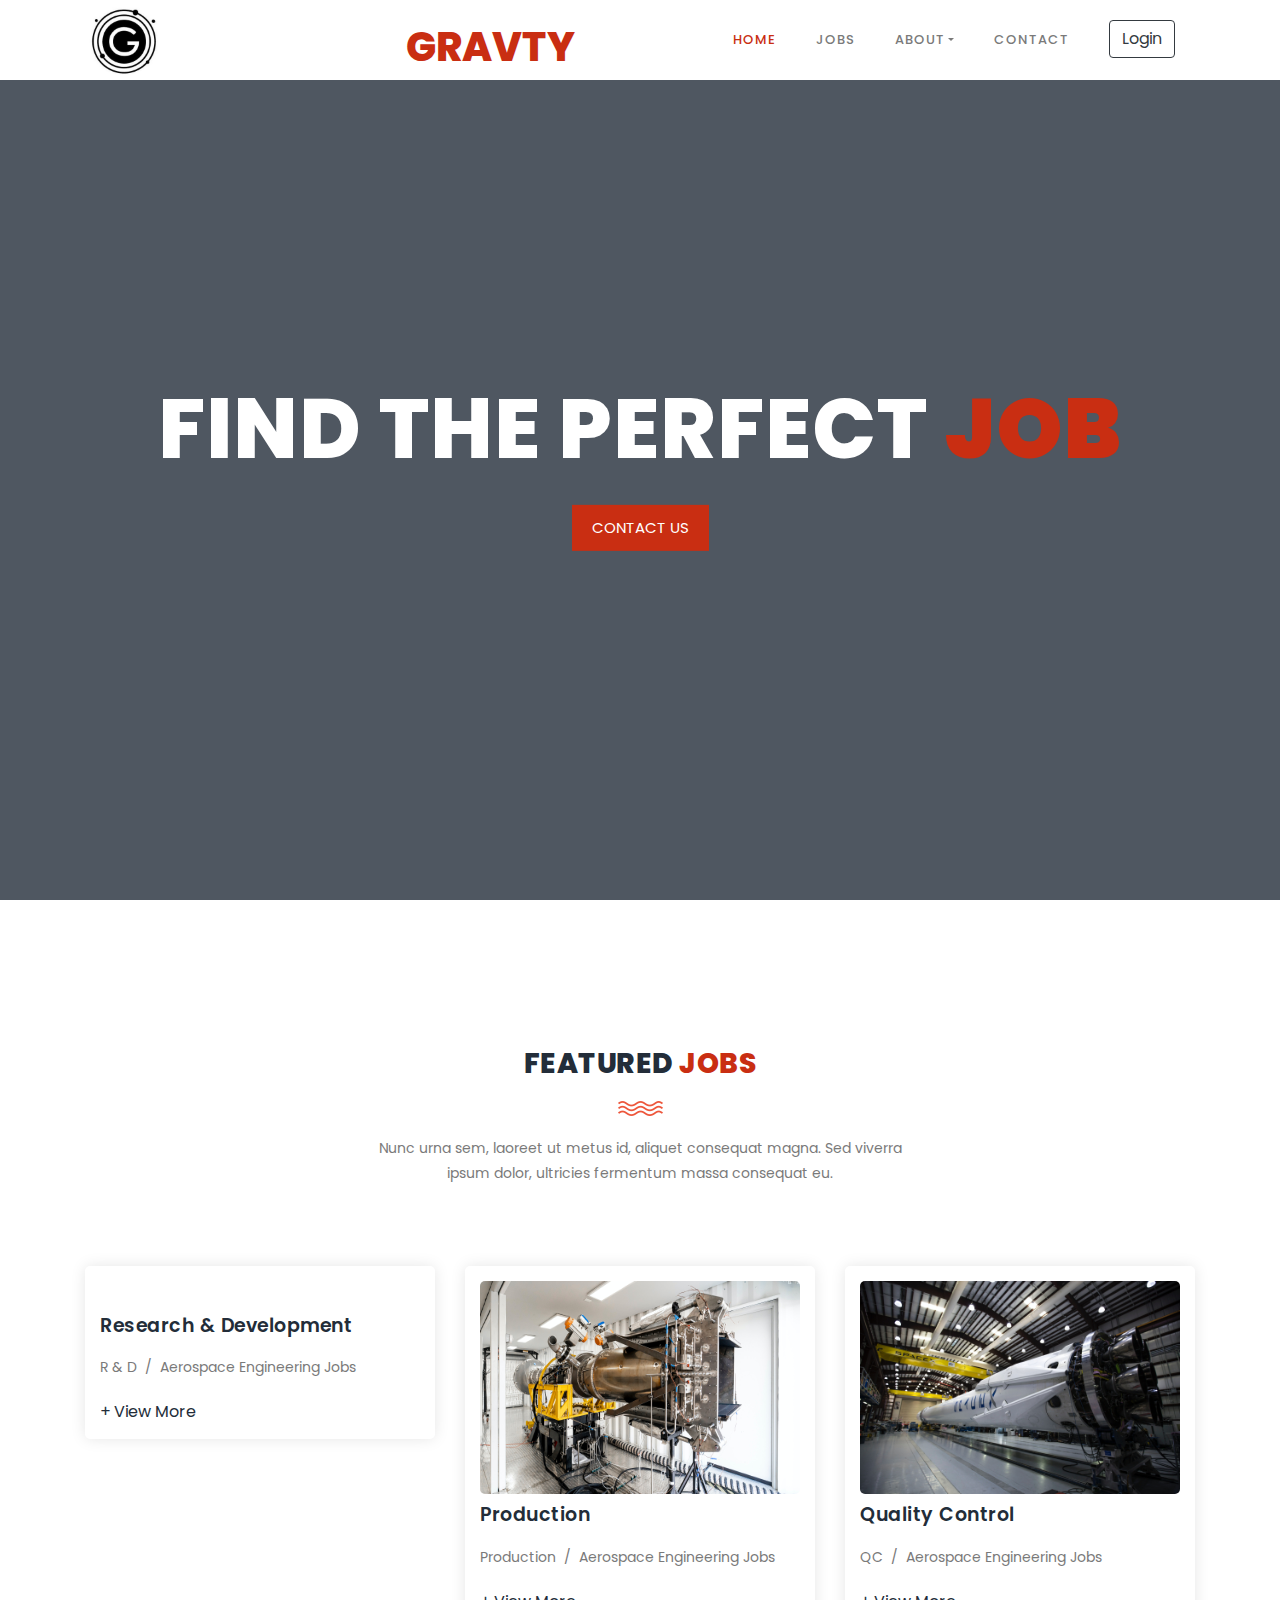
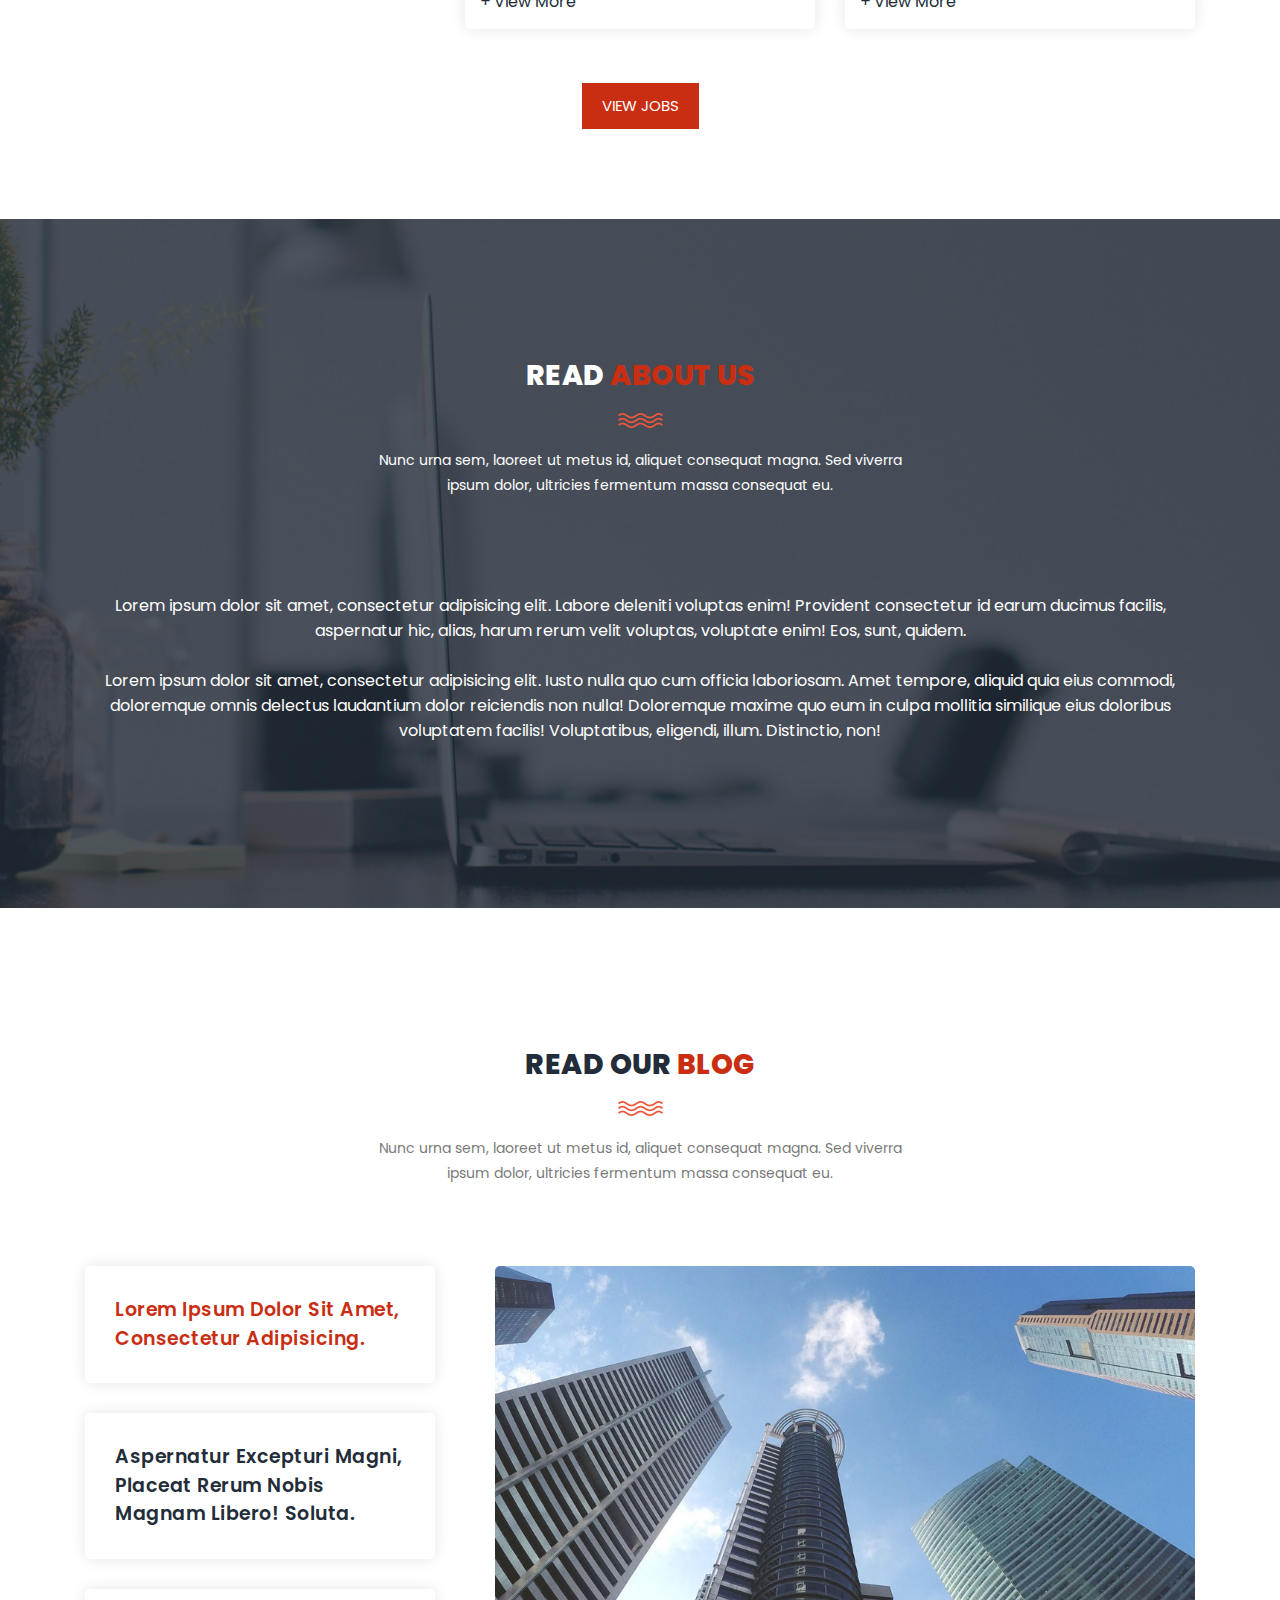
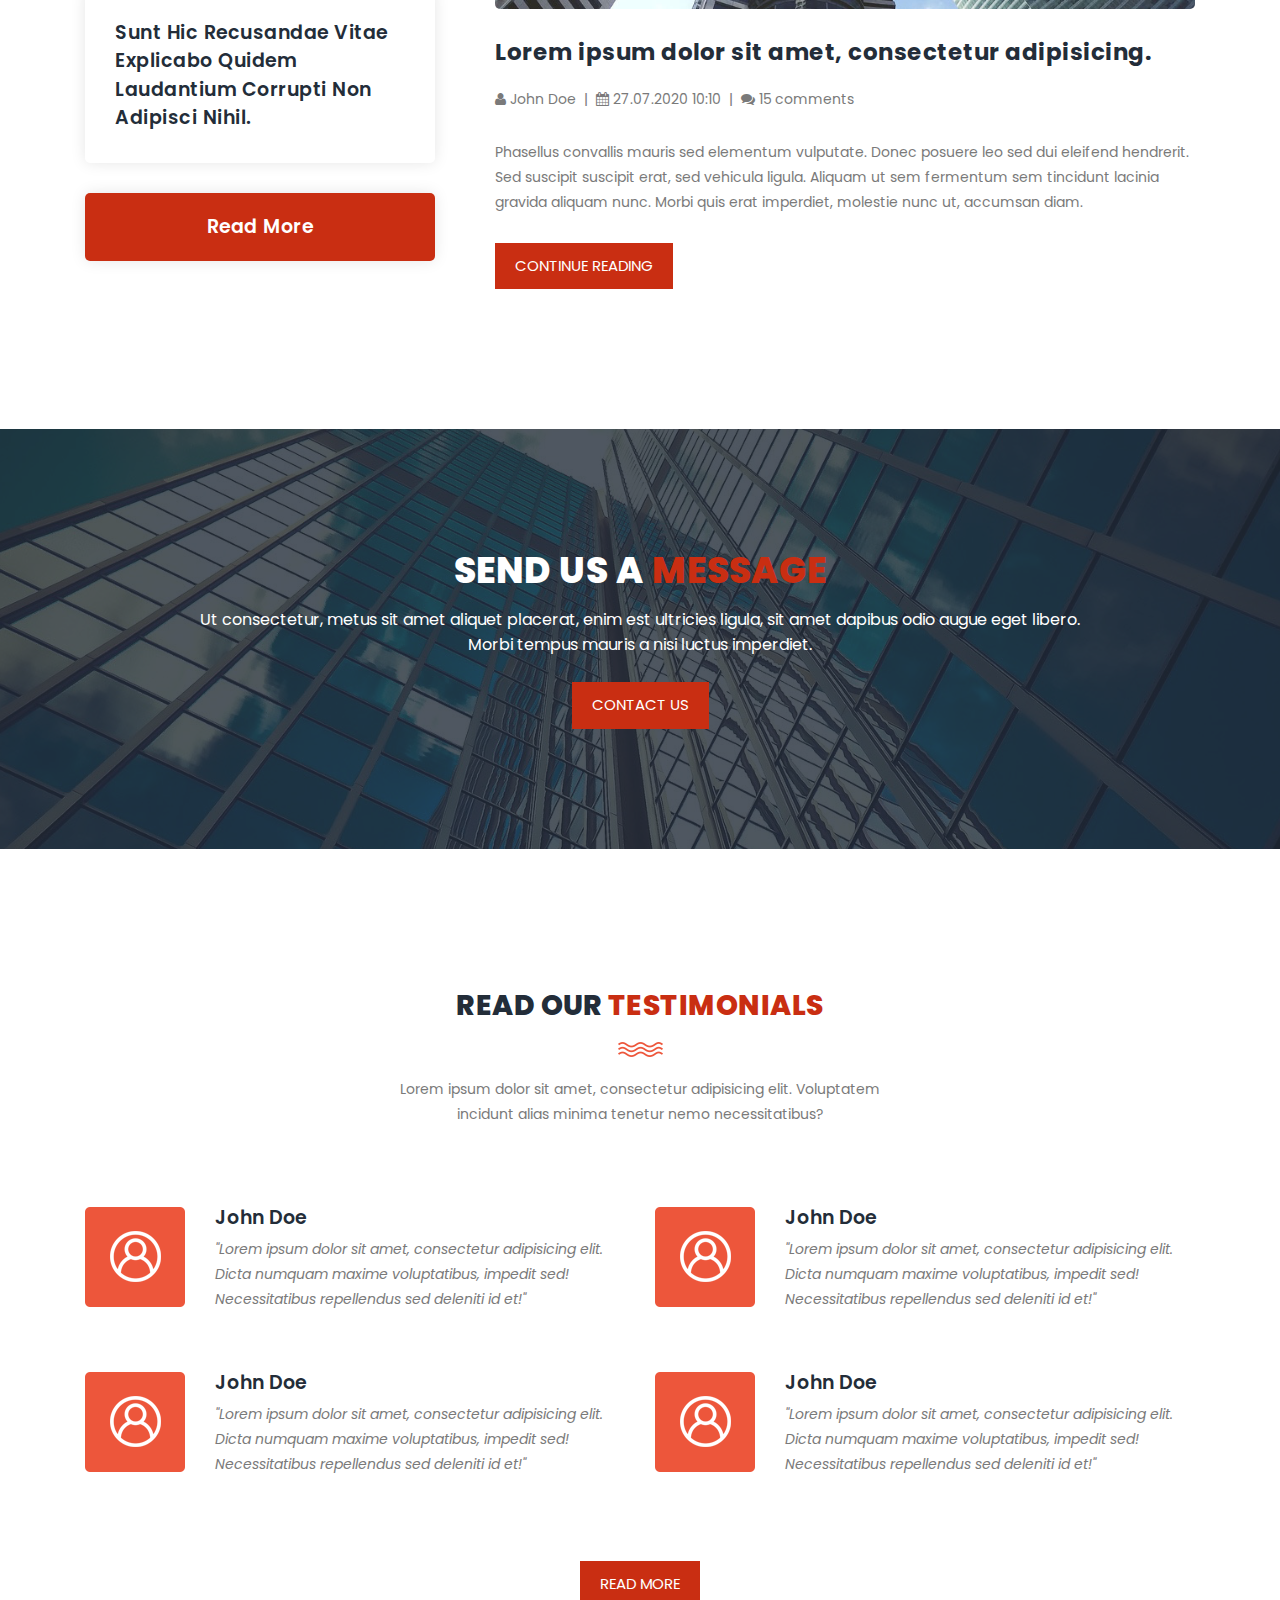
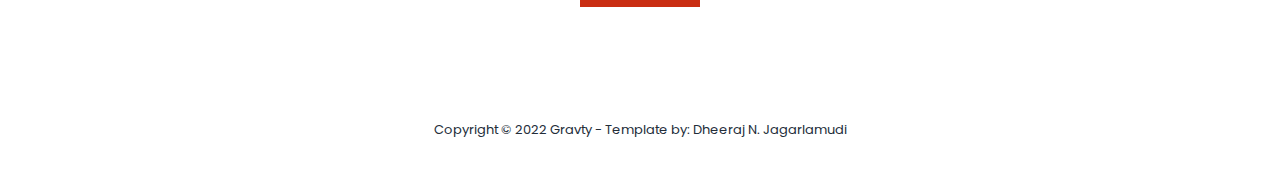
==== index.html @ 5553ed79 "Gravty - index" ====
<!DOCTYPE html>
<html lang="en">

  <head>

    <meta charset="utf-8">
    <meta name="viewport" content="width=device-width, initial-scale=1, shrink-to-fit=no">
    <meta name="description" content="">
    <meta name="author" content="">
    <link href="https://fonts.googleapis.com/css?family=Poppins:100,100i,200,200i,300,300i,400,400i,500,500i,600,600i,700,700i,800,800i,900,900i&display=swap" rel="stylesheet">

    <title>Gravty</title>

    <link rel="stylesheet" type="text/css" href="assets/css/bootstrap.min.css">

    <link rel="stylesheet" type="text/css" href="assets/css/font-awesome.css">

    <link rel="stylesheet" href="assets/css/style.css">

    </head>
    
    <body>
    
    <!-- ***** Preloader Start ***** -->
    <div id="js-preloader" class="js-preloader">
      <div class="preloader-inner">
        <span class="dot"></span>
        <div class="dots">
          <span></span>
          <span></span>
          <span></span>
        </div>
      </div>
    </div>
    <!-- ***** Preloader End ***** -->
    
    
    <!-- ***** Header Area Start ***** -->
    <header class="header-area header-sticky">
        <div class="container">
            <div class="row">
                <div class="col-12">
                    <nav class="main-nav">
                        <!-- ***** Logo Start ***** -->
                        <a class="navbar-brand" href="#"><img id="logo-gravty" src="assets/images/g-logo.png" alt="logo"  height="70"></a>
                        <a href="index.html" class="navbar-brand logo">Gravty</a>
                        <!-- ***** Logo End ***** -->
                        <!-- ***** Menu Start ***** -->
                        <ul class="nav">
                            <li><a href="index.html" class="active">Home</a></li>
                            <li><a href="jobs.html">Jobs</a></li>
                            <li class="dropdown">
                                <a class="dropdown-toggle" data-toggle="dropdown" href="#" role="button" aria-haspopup="true" aria-expanded="false">About</a>
                              
                                <div class="dropdown-menu">
                                    <a class="dropdown-item" href="about.html">About Us</a>
                                    <a class="dropdown-item" href="team.html">Team</a>
                                    <a class="dropdown-item" href="blog.html">Blog</a>
                                    <a class="dropdown-item" href="testimonials.html">Testimonials</a>
                                    <a class="dropdown-item" href="terms.html">Terms</a>
                                </div>
                            </li>
                            <li><a href="contact.html">Contact</a></li> 
                            <li><button type="button" class="nav-item btn btn-outline-dark me-2" data-bs-toggle="offcanvas" data-bs-target="#offcanvasExample" aria-controls="offcanvasExample" >Login</button></li>
                        </ul>        
                        <a class='menu-trigger'>
                            <span>Menu</span>
                        </a>
                        <!-- ***** Menu End ***** -->
                    </nav>
                </div>
            </div>
        </div>
    </header>
    <!-- ***** Header Area End ***** -->







    
    <!-- ***** Main Banner Area Start ***** -->
    <div class="main-banner" id="top">
        <video autoplay muted loop id="bg-video">
            <source src="assets/images/video.mp4" type="video/mp4" />
        </video>

        <div class="video-overlay header-text">
            <div class="caption">
                <!-- <h6>Lorem ipsum dolor sit amet</h6> -->
                <h2>Find the perfect <em>Job</em></h2>
                <div class="main-button">
                    <a href="contact.html">Contact Us</a>
                </div>
            </div>
        </div>
    </div>
    <!-- ***** Main Banner Area End ***** -->

   <!-- ***** Cars Starts ***** -->
    <section class="section" id="trainers">
        <div class="container">
            <div class="row">
                <div class="col-lg-6 offset-lg-3">
                    <div class="section-heading">
                        <h2>Featured <em>Jobs</em></h2>
                        <img src="assets/images/line-dec.png" alt="">
                        <p>Nunc urna sem, laoreet ut metus id, aliquet consequat magna. Sed viverra ipsum dolor, ultricies fermentum massa consequat eu.</p>
                    </div>
                </div>
            </div>
            <div class="row">
                <div class="col-lg-4">
                    <div class="trainer-item">
                        <div class="image-thumb">
                            <img src="assets/images/design.jpg" alt="">
                        </div>
                        <div class="down-content">
                            <!-- <span> <sup>$</sup>70 000 </span> -->

                            <h4>Research & Development</h4>

                            <p>R & D &nbsp;/&nbsp; Aerospace Engineering Jobs</p>

                            <ul class="social-icons">
                                <li><a href="job-details.html">+ View More</a></li>
                            </ul>
                        </div>
                    </div>
                </div>
                <div class="col-lg-4">
                    <div class="trainer-item">
                        <div class="image-thumb">
                            <img id="production-img" src="assets/images/production.jpg" alt="">
                        </div>
                        <div class="down-content">
                            <!-- <span> <sup>$</sup>70 000 </span> -->

                            <h4>Production</h4>

                            <p>Production &nbsp;/&nbsp; Aerospace Engineering Jobs </p>

                            <ul class="social-icons">
                                <li><a href="job-details.html">+ View More</a></li>
                            </ul>
                        </div>
                    </div>
                </div>
                <div class="col-lg-4">
                    <div class="trainer-item">
                        <div class="image-thumb">
                            <img src="assets/images/spacex.jpg" alt="">
                        </div>
                        <div class="down-content">
                            <!-- <span> <sup>$</sup>70 000 </span> -->

                            <h4>Quality Control</h4>

                            <p>QC &nbsp;/&nbsp; Aerospace Engineering Jobs</p>

                            <ul class="social-icons">
                                <li><a href="job-details.html">+ View More</a></li>
                            </ul>
                        </div>
                    </div>
                </div>
            </div>

            <br>

            <div class="main-button text-center">
                <a href="jobs.html">View Jobs</a>
            </div>
        </div>
    </section>
    <!-- ***** Cars Ends ***** -->

    <section class="section section-bg" id="schedule" style="background-image: url(assets/images/about-fullscreen-1-1920x700.jpg)">
        <div class="container">
            <div class="row">
                <div class="col-lg-6 offset-lg-3">
                    <div class="section-heading dark-bg">
                        <h2>Read <em>About Us</em></h2>
                        <img src="assets/images/line-dec.png" alt="">
                        <p>Nunc urna sem, laoreet ut metus id, aliquet consequat magna. Sed viverra ipsum dolor, ultricies fermentum massa consequat eu.</p>
                    </div>
                </div>
            </div>
            <div class="row">
                <div class="col-lg-12">
                    <div class="cta-content text-center">
                        <p>Lorem ipsum dolor sit amet, consectetur adipisicing elit. Labore deleniti voluptas enim! Provident consectetur id earum ducimus facilis, aspernatur hic, alias, harum rerum velit voluptas, voluptate enim! Eos, sunt, quidem.</p>

                        <p>Lorem ipsum dolor sit amet, consectetur adipisicing elit. Iusto nulla quo cum officia laboriosam. Amet tempore, aliquid quia eius commodi, doloremque omnis delectus laudantium dolor reiciendis non nulla! Doloremque maxime quo eum in culpa mollitia similique eius doloribus voluptatem facilis! Voluptatibus, eligendi, illum. Distinctio, non!</p>
                    </div>
                </div>
            </div>
        </div>
    </section>

    <!-- ***** Blog Start ***** -->
    <section class="section" id="our-classes">
        <div class="container">
            <div class="row">
                <div class="col-lg-6 offset-lg-3">
                    <div class="section-heading">
                        <h2>Read our <em>Blog</em></h2>
                        <img src="assets/images/line-dec.png" alt="">
                        <p>Nunc urna sem, laoreet ut metus id, aliquet consequat magna. Sed viverra ipsum dolor, ultricies fermentum massa consequat eu.</p>
                    </div>
                </div>
            </div>
            <div class="row" id="tabs">
              <div class="col-lg-4">
                <ul>
                  <li><a href='#tabs-1'>Lorem ipsum dolor sit amet, consectetur adipisicing.</a></li>
                  <li><a href='#tabs-2'>Aspernatur excepturi magni, placeat rerum nobis magnam libero! Soluta.</a></li>
                  <li><a href='#tabs-3'>Sunt hic recusandae vitae explicabo quidem laudantium corrupti non adipisci nihil.</a></li>
                  <div class="main-rounded-button"><a href="blog.html">Read More</a></div>
                </ul>
              </div>
              <div class="col-lg-8">
                <section class='tabs-content'>
                  <article id='tabs-1'>
                    <img src="assets/images/blog-image-1-940x460.jpg" alt="">
                    <h4>Lorem ipsum dolor sit amet, consectetur adipisicing.</h4>

                    <p><i class="fa fa-user"></i> John Doe &nbsp;|&nbsp; <i class="fa fa-calendar"></i> 27.07.2020 10:10 &nbsp;|&nbsp; <i class="fa fa-comments"></i>  15 comments</p>

                    <p>Phasellus convallis mauris sed elementum vulputate. Donec posuere leo sed dui eleifend hendrerit. Sed suscipit suscipit erat, sed vehicula ligula. Aliquam ut sem fermentum sem tincidunt lacinia gravida aliquam nunc. Morbi quis erat imperdiet, molestie nunc ut, accumsan diam.</p>
                    <div class="main-button">
                        <a href="blog-details.html">Continue Reading</a>
                    </div>
                  </article>
                  <article id='tabs-2'>
                    <img src="assets/images/blog-image-2-940x460.jpg" alt="">
                    <h4>Aspernatur excepturi magni, placeat rerum nobis magnam libero! Soluta.</h4>
                    <p><i class="fa fa-user"></i> John Doe &nbsp;|&nbsp; <i class="fa fa-calendar"></i> 27.07.2020 10:10 &nbsp;|&nbsp; <i class="fa fa-comments"></i>  15 comments</p>
                    <p>Integer dapibus, est vel dapibus mattis, sem mauris luctus leo, ac pulvinar quam tortor a velit. Praesent ultrices erat ante, in ultricies augue ultricies faucibus. Nam tellus nibh, ullamcorper at mattis non, rhoncus sed massa. Cras quis pulvinar eros. Orci varius natoque penatibus et magnis dis parturient montes, nascetur ridiculus mus.</p>
                    <div class="main-button">
                        <a href="blog-details.html">Continue Reading</a>
                    </div>
                  </article>
                  <article id='tabs-3'>
                    <img src="assets/images/blog-image-3-940x460.jpg" alt="">
                    <h4>Sunt hic recusandae vitae explicabo quidem laudantium corrupti non adipisci nihil.</h4>
                    <p><i class="fa fa-user"></i> John Doe &nbsp;|&nbsp; <i class="fa fa-calendar"></i> 27.07.2020 10:10 &nbsp;|&nbsp; <i class="fa fa-comments"></i>  15 comments</p>
                    <p>Fusce laoreet malesuada rhoncus. Donec ultricies diam tortor, id auctor neque posuere sit amet. Aliquam pharetra, augue vel cursus porta, nisi tortor vulputate sapien, id scelerisque felis magna id felis. Proin neque metus, pellentesque pharetra semper vel, accumsan a neque.</p>
                    <div class="main-button">
                        <a href="blog-details.html">Continue Reading</a>
                    </div>
                  </article>
                </section>
              </div>
            </div>
        </div>
    </section>
    <!-- ***** Blog End ***** -->

    <!-- ***** Call to Action Start ***** -->
    <section class="section section-bg" id="call-to-action" style="background-image: url(assets/images/banner-image-1-1920x500.jpg)">
        <div class="container">
            <div class="row">
                <div class="col-lg-10 offset-lg-1">
                    <div class="cta-content">
                        <h2>Send us a <em>message</em></h2>
                        <p>Ut consectetur, metus sit amet aliquet placerat, enim est ultricies ligula, sit amet dapibus odio augue eget libero. Morbi tempus mauris a nisi luctus imperdiet.</p>
                        <div class="main-button">
                            <a href="contact.html">Contact us</a>
                        </div>
                    </div>
                </div>
            </div>
        </div>
    </section>
    <!-- ***** Call to Action End ***** -->

    <!-- ***** Testimonials Item Start ***** -->
    <section class="section" id="features">
        <div class="container">
            <div class="row">
                <div class="col-lg-6 offset-lg-3">
                    <div class="section-heading">
                        <h2>Read our <em>Testimonials</em></h2>
                        <img src="assets/images/line-dec.png" alt="waves">
                        <p>Lorem ipsum dolor sit amet, consectetur adipisicing elit. Voluptatem incidunt alias minima tenetur nemo necessitatibus?</p>
                    </div>
                </div>
                <div class="col-lg-6">
                    <ul class="features-items">
                        <li class="feature-item">
                            <div class="left-icon">
                                <img src="assets/images/features-first-icon.png" alt="First One">
                            </div>
                            <div class="right-content">
                                <h4>John Doe</h4>
                                <p><em>"Lorem ipsum dolor sit amet, consectetur adipisicing elit. Dicta numquam maxime voluptatibus, impedit sed! Necessitatibus repellendus sed deleniti id et!"</em></p>
                            </div>
                        </li>
                        <li class="feature-item">
                            <div class="left-icon">
                                <img src="assets/images/features-first-icon.png" alt="second one">
                            </div>
                            <div class="right-content">
                                <h4>John Doe</h4>
                                <p><em>"Lorem ipsum dolor sit amet, consectetur adipisicing elit. Dicta numquam maxime voluptatibus, impedit sed! Necessitatibus repellendus sed deleniti id et!"</em></p>
                            </div>
                        </li>
                    </ul>
                </div>
                <div class="col-lg-6">
                    <ul class="features-items">
                        <li class="feature-item">
                            <div class="left-icon">
                                <img src="assets/images/features-first-icon.png" alt="fourth muscle">
                            </div>
                            <div class="right-content">
                                <h4>John Doe</h4>
                                <p><em>"Lorem ipsum dolor sit amet, consectetur adipisicing elit. Dicta numquam maxime voluptatibus, impedit sed! Necessitatibus repellendus sed deleniti id et!"</em></p>
                            </div>
                        </li>
                        <li class="feature-item">
                            <div class="left-icon">
                                <img src="assets/images/features-first-icon.png" alt="training fifth">
                            </div>
                            <div class="right-content">
                                <h4>John Doe</h4>
                                <p><em>"Lorem ipsum dolor sit amet, consectetur adipisicing elit. Dicta numquam maxime voluptatibus, impedit sed! Necessitatibus repellendus sed deleniti id et!"</em></p>
                            </div>
                        </li>
                    </ul>
                </div>
            </div>

            <br>

            <div class="main-button text-center">
                <a href="testimonials.html">Read More</a>
            </div>
        </div>
    </section>
    <!-- ***** Testimonials Item End ***** -->
    
    <!-- ***** Footer Start ***** -->
    <footer>
        <div class="container">
            <div class="row">
                <div class="col-lg-12">
                    <p>
                        Copyright © 2022 Gravty
                        - Template by: Dheeraj N. Jagarlamudi
                    </p>
                </div>
            </div>
        </div>
    </footer>

    <!-- jQuery -->
    <script src="assets/js/jquery-2.1.0.min.js"></script>

    <!-- Bootstrap -->
    <script src="assets/js/popper.js"></script>
    <script src="assets/js/bootstrap.min.js"></script>

    <!-- Plugins -->
    <script src="assets/js/scrollreveal.min.js"></script>
    <script src="assets/js/waypoints.min.js"></script>
    <script src="assets/js/jquery.counterup.min.js"></script>
    <script src="assets/js/imgfix.min.js"></script> 
    <script src="assets/js/mixitup.js"></script> 
    <script src="assets/js/accordions.js"></script>
    
    <!-- Global Init -->
    <script src="assets/js/custom.js"></script>

  </body>
</html>
---- assets/css/style.css ----
@import url("https://fonts.googleapis.com/css?family=Poppins:100,100i,200,200i,300,300i,400,400i,500,500i,600,600i,700,700i,800,800i,900,900i");

html, body, div, span, applet, object, iframe, h1, h2, h3, h4, h5, h6, p, blockquote, div
pre, a, abbr, acronym, address, big, cite, code, del, dfn, em, font, img, ins, kbd, q,
s, samp, small, strike, strong, sub, sup, tt, var, b, u, i, center, dl, dt, dd, ol, ul, li,
figure, header, nav, section, article, aside, footer, figcaption {
  margin: 0;
  padding: 0;
  border: 0;
  outline: 0;
}

.clearfix:after {
  content: ".";
  display: block;
  clear: both;
  visibility: hidden;
  line-height: 0;
  height: 0;
}

.clearfix {
  display: inline-block;
}

html[xmlns] .clearfix {
  display: block;
}

* html .clearfix {
  height: 1%;
}

ul, li {
  padding: 0;
  margin: 0;
  list-style: none;
}

header, nav, section, article, aside, footer, hgroup {
  display: block;
}

* {
  box-sizing: border-box;
}

html, body {
  font-family: 'Poppins', sans-serif;
  font-weight: 400;
  background-color: #fff;
  font-size: 16px;
  -ms-text-size-adjust: 100%;
  -webkit-font-smoothing: antialiased;
  -moz-osx-font-smoothing: grayscale;
}

a {
  text-decoration: none !important;
}

h1, h2, h3, h4, h5, h6 {
  margin-top: 0px;
  margin-bottom: 0px;
}

ul {
  margin-bottom: 0px;
}

p {
  font-size: 14px;
  line-height: 25px;
  color: #7a7a7a;
}

/* 
---------------------------------------------
global styles
--------------------------------------------- 
*/
html,
body {
  background: #fff;
  font-family: 'Poppins', sans-serif;
}

::selection {
  background: #c92e12;
  color: #fff;
}

::-moz-selection {
  background: #c92e12;
  color: #fff;
}

@media (max-width: 991px) {
  html, body {
    overflow-x: hidden;
  }
  .mobile-top-fix {
    margin-top: 30px;
    margin-bottom: 0px;
  }
  .mobile-bottom-fix {
    margin-bottom: 30px;
  }
  .mobile-bottom-fix-big {
    margin-bottom: 60px;
  }
}

.section-heading {
  text-align: center;
  margin-top: 140px;
  margin-bottom: 80px;
}

.section-heading h2 {
  font-size: 28px;
  font-weight: 800;
  color: #232d39;
  text-transform: uppercase;
  letter-spacing: 0.5px;
  margin-top: 0px;
  margin-bottom: 0px;
}

.section-heading h2 em {
  font-style: normal;
  color: #c92e12;
}

.section-heading img {
  margin: 20px auto;
}

.dark-bg h2 {
  color: #fff;
}

.dark-bg p {
  color: #fff;
}

.main-button a {
  display: inline-block;
  font-size: 15px;
  padding: 12px 20px;
  background-color: #c92e12;
  color: #fff;
  text-align: center;
  font-weight: 400;
  text-transform: uppercase;
  transition: all .3s;
}

.main-button a:hover {
  background-color: #f9735b;
  color: #fff;
}


/* 
---------------------------------------------
header
--------------------------------------------- 
*/

.background-header {
  background: rgba(250,250,250,0.99) !important;
  height: 80px!important;
  position: fixed!important;
  top: 0px;
  left: 0px;
  right: 0px;
  box-shadow: 0px 0px 10px rgba(0,0,0,0.15)!important;
}

.background-header .logo,
.background-header .main-nav .nav li a {
  color: #232d39!important;
}

.background-header .main-nav .nav li:hover > a {
  color: #c92e12!important;
}

.background-header .nav li a.active {
  color: #c92e12!important;
}

.header-area {
  position: absolute;
  top: 0px;
  left: 0px;
  right: 0px;
  z-index: 100;
  height: 80px;
  /* background: rgba(250,250,250,0.1); */
  background: white;
  -webkit-transition: all .5s ease 0s;
  -moz-transition: all .5s ease 0s;
  -o-transition: all .5s ease 0s;
  transition: all .5s ease 0s;
}

.header-area .main-nav {
  min-height: 80px;
  background: transparent;
}

.header-area .main-nav .logo {
  /* line-height: 30px; */
  color:  #c92e12;
  font-size: 40px;
  font-weight: 800;
  text-transform: uppercase;
  /* float:inline-start; */
  margin-left: 20%;
 position: absolute;
 top: 12px;
  
  

  
  /* -webkit-transition: all 0.3s ease 0s;
  -moz-transition: all 0.3s ease 0s;
  -o-transition: all 0.3s ease 0s;
  transition: all 0.3s ease 0s; */
}

.header-area .main-nav .logo em {
  font-style: normal;
  color: #c92e12;
  font-weight: 900;
}

.header-area .main-nav .nav {
  float: right;
  margin-top: 27px;
  margin-right: 0px;
  background-color: transparent;
  -webkit-transition: all 0.3s ease 0s;
  -moz-transition: all 0.3s ease 0s;
  -o-transition: all 0.3s ease 0s;
  transition: all 0.3s ease 0s;
  position: relative;
  z-index: 999;
}

.header-area .main-nav .nav li {
  padding-left: 20px;
  padding-right: 20px;
}

.header-area .main-nav .nav li a {
  display: block;
  font-weight: 500;
  font-size: 13px;
  color: #7a7a7a;
  text-transform: uppercase;
  -webkit-transition: all 0.3s ease 0s;
  -moz-transition: all 0.3s ease 0s;
  -o-transition: all 0.3s ease 0s;
  transition: all 0.3s ease 0s;
  height: 40px;
  line-height: 40px;
  border: transparent;
  letter-spacing: 1px;
}

/* .header-area .main-nav .nav li a {
  color: #fff;
} */

.header-area .main-nav .nav li:hover > a,
.header-area .main-nav .nav li > a.active {
  color: #c92e12!important;
  opacity: 1;
}

.background-header .main-nav .nav li:hover > a,
.background-header .main-nav .nav li > a.active {
  color: #c92e12!important;
  opacity: 1;
}

.header-area .main-nav .menu-trigger {
  cursor: pointer;
  display: block;
  position: absolute;
  top: 23px;
  width: 32px;
  height: 40px;
  text-indent: -9999em;
  z-index: 99;
  right: 40px;
  display: none;
}

.header-area .main-nav .menu-trigger span,
.header-area .main-nav .menu-trigger span:before,
.header-area .main-nav .menu-trigger span:after {
  -moz-transition: all 0.4s;
  -o-transition: all 0.4s;
  -webkit-transition: all 0.4s;
  transition: all 0.4s;
  background-color: #1e1e1e;
  display: block;
  position: absolute;
  width: 30px;
  height: 2px;
  left: 0;
}

.background-header .main-nav .menu-trigger span,
.background-header .main-nav .menu-trigger span:before,
.background-header .main-nav .menu-trigger span:after {
  background-color: #1e1e1e;
}

.header-area .main-nav .menu-trigger span:before,
.header-area .main-nav .menu-trigger span:after {
  -moz-transition: all 0.4s;
  -o-transition: all 0.4s;
  -webkit-transition: all 0.4s;
  transition: all 0.4s;
  background-color: #1e1e1e;
  display: block;
  position: absolute;
  width: 30px;
  height: 2px;
  left: 0;
  width: 75%;
}

.background-header .main-nav .menu-trigger span:before,
.background-header .main-nav .menu-trigger span:after {
  background-color: #1e1e1e;
}

.header-area .main-nav .menu-trigger span:before,
.header-area .main-nav .menu-trigger span:after {
  content: "";
}

.header-area .main-nav .menu-trigger span {
  top: 16px;
}

.header-area .main-nav .menu-trigger span:before {
  -moz-transform-origin: 33% 100%;
  -ms-transform-origin: 33% 100%;
  -webkit-transform-origin: 33% 100%;
  transform-origin: 33% 100%;
  top: -10px;
  z-index: 10;
}

.header-area .main-nav .menu-trigger span:after {
  -moz-transform-origin: 33% 0;
  -ms-transform-origin: 33% 0;
  -webkit-transform-origin: 33% 0;
  transform-origin: 33% 0;
  top: 10px;
}

.header-area .main-nav .menu-trigger.active span,
.header-area .main-nav .menu-trigger.active span:before,
.header-area .main-nav .menu-trigger.active span:after {
  background-color: transparent;
  width: 100%;
}

.header-area .main-nav .menu-trigger.active span:before {
  -moz-transform: translateY(6px) translateX(1px) rotate(45deg);
  -ms-transform: translateY(6px) translateX(1px) rotate(45deg);
  -webkit-transform: translateY(6px) translateX(1px) rotate(45deg);
  transform: translateY(6px) translateX(1px) rotate(45deg);
  background-color: #1e1e1e;
}

.background-header .main-nav .menu-trigger.active span:before {
  background-color: #1e1e1e;
}

.header-area .main-nav .menu-trigger.active span:after {
  -moz-transform: translateY(-6px) translateX(1px) rotate(-45deg);
  -ms-transform: translateY(-6px) translateX(1px) rotate(-45deg);
  -webkit-transform: translateY(-6px) translateX(1px) rotate(-45deg);
  transform: translateY(-6px) translateX(1px) rotate(-45deg);
  background-color: #1e1e1e;
}

.background-header .main-nav .menu-trigger.active span:after {
  background-color: #1e1e1e;
}

.header-area.header-sticky {
  min-height: 80px;
}

.header-area.header-sticky .nav {
  margin-top: 20px !important;
}

.header-area.header-sticky .nav li a.active {
  color: #c92e12;
}

@media (max-width: 1200px) {
  .header-area .main-nav .nav li {
    padding-left: 12px;
    padding-right: 12px;
  }
  .header-area .main-nav:before {
    display: none;
  }
}

@media (max-width: 767px) {
  .header-area .main-nav .logo {
    color: #1e1e1e;
  }
  .header-area.header-sticky .nav li a:hover,
  .header-area.header-sticky .nav li a.active {
    color: #c92e12!important;
    opacity: 1;
  }
  .header-area {
    background-color: #f7f7f7;
    padding: 0px 15px;
    height: 80px;
    box-shadow: none;
    text-align: center;
  }
  .header-area .container {
    padding: 0px;
  }
  .header-area .logo {
    margin-left: 30px;
  }
  .header-area .menu-trigger {
    display: block !important;
  }
  .header-area .main-nav {
    overflow: hidden;
  }
  .header-area .main-nav .nav {
    float: none;
    width: 100%;
    display: none;
    -webkit-transition: all 0s ease 0s;
    -moz-transition: all 0s ease 0s;
    -o-transition: all 0s ease 0s;
    transition: all 0s ease 0s;
    margin-left: 0px;
  }
  .header-area .main-nav .nav li:first-child {
    border-top: 1px solid #eee;
  }
  .header-area .main-nav .nav li:last-child {
    width: 100%;
    background-color: #c92e12;
    color: #fff;
  }

  .header-area.header-sticky .nav {
    margin-top: 80px !important;
  }
  .header-area .main-nav .nav li {
    width: 100%;
    background: #fff;
    border-bottom: 1px solid #eee;
    padding-left: 0px !important;
    padding-right: 0px !important;
  }
  .header-area .main-nav .nav li a {
    height: 50px !important;
    line-height: 50px !important;
    padding: 0px !important;
    border: none !important;
    background: #f7f7f7 !important;
    color: #232d39 !important;
  }
  .header-area .main-nav .nav li a:hover {
    background: #eee !important;
    color: #c92e12!important;
  }
  .header-area .main-nav .nav li.submenu ul {
    position: relative;
    visibility: inherit;
    opacity: 1;
    z-index: 1;
    transform: translateY(0%);
    transition-delay: 0s, 0s, 0.3s;
    top: 0px;
    width: 100%;
    box-shadow: none;
    height: 0px;
  }
  .header-area .main-nav .nav li.submenu ul li a {
    font-size: 12px;
    font-weight: 400;
  }
  .header-area .main-nav .nav li.submenu ul li a:hover:before {
    width: 0px;
  }
  .header-area .main-nav .nav li.submenu ul.active {
    height: auto !important;
  }
  .header-area .main-nav .nav li.submenu:after {
    color: #3B566E;
    right: 25px;
    font-size: 14px;
    top: 15px;
  }
  .header-area .main-nav .nav li.submenu:hover ul, .header-area .main-nav .nav li.submenu:focus ul {
    height: 0px;
  }

  /* #logo-gravty{
    display: none;
  } */

  /* .logo{

  } */
}

@media (min-width: 767px) {
  .header-area .main-nav .nav {
    display: flex !important;

  }

  /* #logo-gravty{
    display: none;
  } */

  /* #logo{
    text-align: center;
  } */
}


/* 
---------------------------------------------
banner
--------------------------------------------- 
*/

.main-banner {
  position: relative;
}

#bg-video {
    min-width: 100%;
    min-height: 100vh;
    max-width: 100%;
    max-height: 100vh;
    object-fit: cover;
    z-index: -1;
}

#bg-video::-webkit-media-controls {
    display: none !important;
}

.video-overlay {
    position: absolute;
    background-color: rgba(35,45,57,0.8);
    top: 0;
    left: 0;
    bottom: 7px;
    width: 100%;
}

.main-banner .caption {
  text-align: center;
  position: absolute;
  width: 80%;
  left: 50%;
  top: 50%;
  transform: translate(-50%,-50%);
}

.main-banner .caption h6 {
  margin-top: 0px;
  font-size: 18px;
  text-transform: uppercase;
  font-weight: 800;
  color: #fff;
  letter-spacing: 0.5px;
}

.main-banner .caption h2 {
  margin-top: 30px;
  margin-bottom: 25px;
  font-size: 84px;
  text-transform: uppercase;
  font-weight: 800;
  color: #fff;
  letter-spacing: 1px;
}

.main-banner .caption h2 em {
  font-style: normal;
  color: #c92e12;
  font-weight: 900;
}


/*
---------------------------------------------
features
---------------------------------------------
*/

#features {
  margin-bottom: 80px;
}

.feature-item {
  display: inline-block;
  margin-bottom: 60px;
}

.feature-item .left-icon img {
  float: left;
  margin-right: 30px;
}

.feature-item .right-content {
  display: inline;
}

.feature-item .right-content h4 {
  margin-top: 0px;
  margin-bottom:  7px;
  letter-spacing: 0.25px;
  color: #232d39;
  font-size: 19px;
  font-weight: 600;
  text-transform: capitalize;
}

.feature-item .right-content a.text-button {
  margin-top: 7px;
  display: inline-block;
  font-size: 13px;
  text-transform: uppercase;
  color: #c92e12;
  font-weight: 500;
}

/*
---------------------------------------------
subscribe
---------------------------------------------
*/

#call-to-action {
  padding: 120px 0px;
  background-image: url(../images/cta-bg.jpg);
  background-position: center center;
  background-repeat: no-repeat;
  background-size: cover;
  text-align: center;
}

.cta-content h2 {
  font-size: 36px;
  text-transform: uppercase;
  font-weight: 800;
  color: #fff;
  letter-spacing: 1px;
}

.cta-content h2 em {
  font-style: normal;
  color: #c92e12;
}

.cta-content p {
  font-size: 16px;
  color: #fff;
  margin: 15px 0px 25px 0px;
}



/*
--------------------------------------------
Our Classes
--------------------------------------------
*/

#our-classes {
  margin-bottom: 140px;
}

#tabs ul {
  margin: 0;
  padding: 0;
}
#tabs ul li {
  margin-bottom: 30px;
  display: inline-block;
  width: 100%;
}
#tabs ul li:last-child {
  margin-bottom: 0px;
}
#tabs ul li a {
  text-transform: capitalize;
  width: 100%;
  padding: 30px 30px;
  display: inline-block;
  background-color: #fff;
  box-shadow: 0px 0px 15px rgba(0,0,0,0.1);
  border-radius: 5px;
  font-size: 19px;
  color: #232d39;
  letter-spacing: 0.5px;
  font-weight: 600;
  transition: all 0.3s;
}
#tabs .main-rounded-button a {
  text-align: center;
  padding: 20px 30px;
  width: 100%;
  border-radius: 5px;
  display: inline-block;
  box-shadow: 0px 0px 15px rgba(0,0,0,0.1);
  color: #fff;
  font-size: 19px;
  letter-spacing: 0.5px;
  font-weight: 600;
  background-color: #c92e12;
}
#tabs .main-rounded-button a:hover {
  background-color: #f9735b;
}
#tabs ul li a .fa {
  font-size: 32px;
  height: 32px;
  color: #c92e12;
  margin-right: 15px;
  display: inline-block;
}
#tabs ul .ui-tabs-active span {
  background: #faf5b2;
  border: #faf5b2;
  line-height: 90px;
  border-bottom: none;
}
#tabs ul .ui-tabs-active a {
  color: #c92e12;
}
#tabs ul .ui-tabs-active span {
  color: #1e1e1e;
}
.tabs-content {
  margin-left: 30px;
  text-align: left;
  display: inline-block;
  transition: all 0.3s;
}
.tabs-content img {
  max-width: 100%;
  overflow: hidden;
  border-radius: 5px;
}
.tabs-content h4 {
  font-size: 23px;
  font-weight: 700;
  color: #232d39;
  letter-spacing: 0.5px;
  margin-bottom: 20px;
  margin-top: 30px;
}
.tabs-content p {
  font-size: 14px;
  color: #7a7a7a;
  margin-bottom: 28px;
}


/* 
---------------------------------------------
schedule
--------------------------------------------- 
*/

.section-bg {
  background-position: center center;
  background-repeat: no-repeat;
  background-size: cover;
  position: relative;
}

.section-bg:before {
  content:'';
  position: absolute;
  top: 0;
  left: 0;
  width: 100%;
  height: 100%;
  background-color: rgba(35,45,57,0.8);
}

.section-bg > form,
.section-bg .container {
  position: relative;
  z-index: 2
}

#schedule {
  padding: 0px 0px 140px 0px;
}

#schedule table {
  width: 100%;
  text-align: center;
  border: 1px solid #fff;
}

#schedule table tbody {
  border-top: 1px solid #fff; 
}

#schedule table tbody tr {
  border-bottom: 1px solid #fff;
}

#schedule table tbody tr td {
  border-right: 1px solid #fff;
  height: 100px;
}

#schedule table tr td {
  color: #fff;
  font-size: 13px;
  text-transform: capitalize;
  font-weight: 500;
  letter-spacing: 0.25px;
}

.schedule-table.filtering .ts-item {
    opacity: 0;
    transition: all 0.5s;
}

.schedule-table.filtering .ts-item.show {
    opacity: 1;
    transition: all 0.5s;
}

#schedule .filters {
  margin-bottom: 40px;
}
#schedule .filters ul {
  padding: 0;
  text-align: center;
}
#schedule .filters ul li {
  list-style: none;
  display: inline;
  cursor: pointer;
  position: relative;
  margin-right: 10px;
  font-size: 15px;
  font-weight: 500;
  color: #fff;
  text-transform: capitalize;
  -webkit-transition: all 0.3s ease-in-out;
  -moz-transition: all 0.3s ease-in-out;
  -o-transition: all 0.3s ease-in-out;
  -ms-transition: all 0.3s ease-in-out;
  transition: all 0.3s ease-in-out;
}
#schedule .filters ul li:after {
  content: "/";
  margin-left: 10px;
  color: #fff;
}
#schedule .filters ul li:last-child {
  margin-right: 0px;
}
#schedule .filters ul li:last-child::after {
  display: none;
}
#schedule .filters ul li.active,
#schedule .filters ul li:hover {
  color: #c92e12;
}
#schedule .filters-content {
  margin-top: 50px;
}
#schedule .filters-content .show {
  opacity: 1;
  visibility: visible;
  transition: all 350ms;
}
#schedule .filters-content .hide {
  opacity: 0;
  visibility: hidden;
  transition: all 350ms;
}


/* 
---------------------------------------------
trainers
--------------------------------------------- 
*/

#trainers { 
  padding-bottom: 90px; 
}

#trainers .trainer-item {
  background-color: #fff;
  border-radius: 5px;
  box-shadow: 0px 0px 15px rgba(0,0,0,0.1);
  padding: 15px;
  margin-bottom: 30px;
}

#trainers .trainer-item img {
  width: 100%;
  border-radius: 5px;
}

#trainers .trainer-item span {
  font-size: 13px;
  font-weight: 500;
  color: #c92e12;
  display: inline-block;
  margin-top: 25px;
  margin-bottom: 10px;
}

#trainers .trainer-item h4 {
  font-size: 19px;
  font-weight: 600;
  color: #232d39;
  letter-spacing: 0.5px;
  margin-bottom: 18px;
}

#trainers .trainer-item p {
  margin-bottom: 20px;
}

ul.social-icons li {
  display: inline-block;
  margin-right: 12px;
}

ul.social-icons li:last-child {
  margin-right: 0px;
}

ul.social-icons li a {
  color: #232d39;
  transition: all .3s;
}

ul.social-icons li a:hover {
  color: #c92e12;
}


/* 
---------------------------------------------
contact
--------------------------------------------- 
*/

#contact-us {
  margin-top: 140px;
}

#contact-us .container-fluid .col-lg-6 {
  padding: 0px;
}

#contact-us .contact-form {
  padding: 80px;
  background-image: url(../images/contact-bg.jpg);
  background-position: center center;
  background-repeat: no-repeat;
  background-size: cover;
}

#contact-us .contact-form #contact {
  background-color: #fff;
  padding: 40px;
  border-radius: 5px;
}

.contact-form select,
.contact-form input,
.contact-form textarea {
  color: #7a7a7a;
  font-size: 13px;
  border: 1px solid #ddd;
  background-color: #fff;
  width: 100%;
  height: 40px;
  outline: none;
  line-height: 40px;
  padding: 0px 10px;
  -webkit-appearance: none;
  -moz-appearance: none;
  appearance: none;
  margin-bottom: 30px;
}

.contact-form textarea {
  height: 150px;
  resize: none;
}

.contact-form ::-webkit-input-placeholder { /* Edge */
  color: #7a7a7a;
}

.contact-form :-ms-input-placeholder { /* Internet Explorer 10-11 */
  color: #7a7a7a;
}

.contact-form ::placeholder {
  color: #7a7a7a;
}

.contact-form button {
  display: inline-block;
  font-size: 13px;
  padding: 11px 17px;
  background-color: #c92e12;
  color: #fff;
  text-align: center;
  font-weight: 400;
  text-transform: uppercase;
  transition: all .3s;
  border: none;
  outline: none;
  margin-top: -8px;
}

.contact-form button:hover {
  background-color: #f9735b;
}




/* 
---------------------------------------------
footer
--------------------------------------------- 
*/
footer {
  text-align: center;
  padding: 30px 0px;
}

footer p {
  color: #232d39;
  font-size: 13px;
}

footer p a {
  cursor: pointer;
  color: #c92e12;
}

footer p a:hover {
  color: #c92e12;
}



/* 
---------------------------------------------
preloader
--------------------------------------------- 
*/

.js-preloader {
    position: fixed;
    top: 0;
    left: 0;
    right: 0;
    bottom: 0;
    background-color: #232d39;
    display: -webkit-box;
    display: flex;
    -webkit-box-align: center;
    align-items: center;
    -webkit-box-pack: center;
    justify-content: center;
    opacity: 1;
    visibility: visible;
    z-index: 9999;
    -webkit-transition: opacity 0.25s ease;
    transition: opacity 0.25s ease;
}

.js-preloader.loaded {
    opacity: 0;
    visibility: hidden;
    pointer-events: none;
}

@-webkit-keyframes dot {
    50% {
        -webkit-transform: translateX(96px);
        transform: translateX(96px);
    }
}

@keyframes dot {
    50% {
        -webkit-transform: translateX(96px);
        transform: translateX(96px);
    }
}

@-webkit-keyframes dots {
    50% {
        -webkit-transform: translateX(-31px);
        transform: translateX(-31px);
    }
}

@keyframes dots {
    50% {
        -webkit-transform: translateX(-31px);
        transform: translateX(-31px);
    }
}

.preloader-inner {
    position: relative;
    width: 142px;
    height: 40px;
    background: #232d39;
}

.preloader-inner .dot {
    position: absolute;
    width: 16px;
    height: 16px;
    top: 12px;
    left: 15px;
    background: #fff;
    border-radius: 50%;
    -webkit-transform: translateX(0);
    transform: translateX(0);
    -webkit-animation: dot 2.8s infinite;
    animation: dot 2.8s infinite;
}

.preloader-inner .dots {
    -webkit-transform: translateX(0);
    transform: translateX(0);
    margin-top: 12px;
    margin-left: 31px;
    -webkit-animation: dots 2.8s infinite;
    animation: dots 2.8s infinite;
}

.preloader-inner .dots span {
    display: block;
    float: left;
    width: 16px;
    height: 16px;
    margin-left: 16px;
    background: #fff;
    border-radius: 50%;
}


/* 
---------------------------------------------
responsive
--------------------------------------------- 
*/


@media (max-width: 992px) {

  .main-banner .caption h2 {
    font-size: 64px;
  }
  #features {
    margin-bottom: 110px;
  }
  #features .feature-item {
    margin-bottom: 30px;
  }
  #our-classes .tabs-content {
    margin-left: 0px;
    margin-top: 30px;
  }
  .trainer-item {
    margin-bottom: 30px;
  }
  #contact-us #map {
    margin-bottom: -7px;
  }
  #contact-us .contact-form {
    padding: 30px;
  }
  #contact-us .contact-form #contact {
    padding: 30px;
  }

}

@media (max-width: 450px) {
  .feature-item .right-content a.text-button {
    margin-left: 130px;
  }
  #logo-gravty{
    display: none;
  }

  #logo{
    
  }
}

.dropdown-menu {
  background: rgba(0,0,0,0.2);
  padding: 0;
  border-radius: 0;
}

.background-header .dropdown-menu {
  background: rgba(250,250,250,0.9);
}

.dropdown-menu a {
  line-height: 1.3;
  color: #fff;
}


.background-header .main-nav .nav li a:hover,
.background-header .main-nav .nav li a.active,
.dropdown-menu a.active,
.dropdown-menu a:hover {
  background: transparent;
  color: #c92e12!important;
}

.pagination-lg .page-link {
  color: #c92e12;
}

.btn-primary {
  border-color: #c92e12;
  background-color: #c92e12;
}

.btn-primary:not(:disabled):not(.disabled).active, 
.btn-primary:not(:disabled):not(.disabled):active, 
.show>.btn-primary.dropdown-toggle,
.btn-primary:active,
.btn-primary:active:focus,
.btn-primary:focus,
.btn-primary:hover {
  background-color: #f9735b;
  border-color: #f9735b;
  outline: none;
}

.icon {
  width: 72px;
  height: 72px;
  border-radius: 5px;
  color: #fff;
  background-color: #c92e12;
  font-size: 30px;
  margin: 0 auto 15px;
  display: flex;
  align-items: center;
  justify-content: center;
}

a {
  color: #c92e12;
}

a:focus,
a:hover {
  color: #f9735b;
}

#logo-gravty{
  border-radius: 50%;
}

#production-img{
  height: 213.33px;
}

.down-content{
  margin-top: 10px;
}
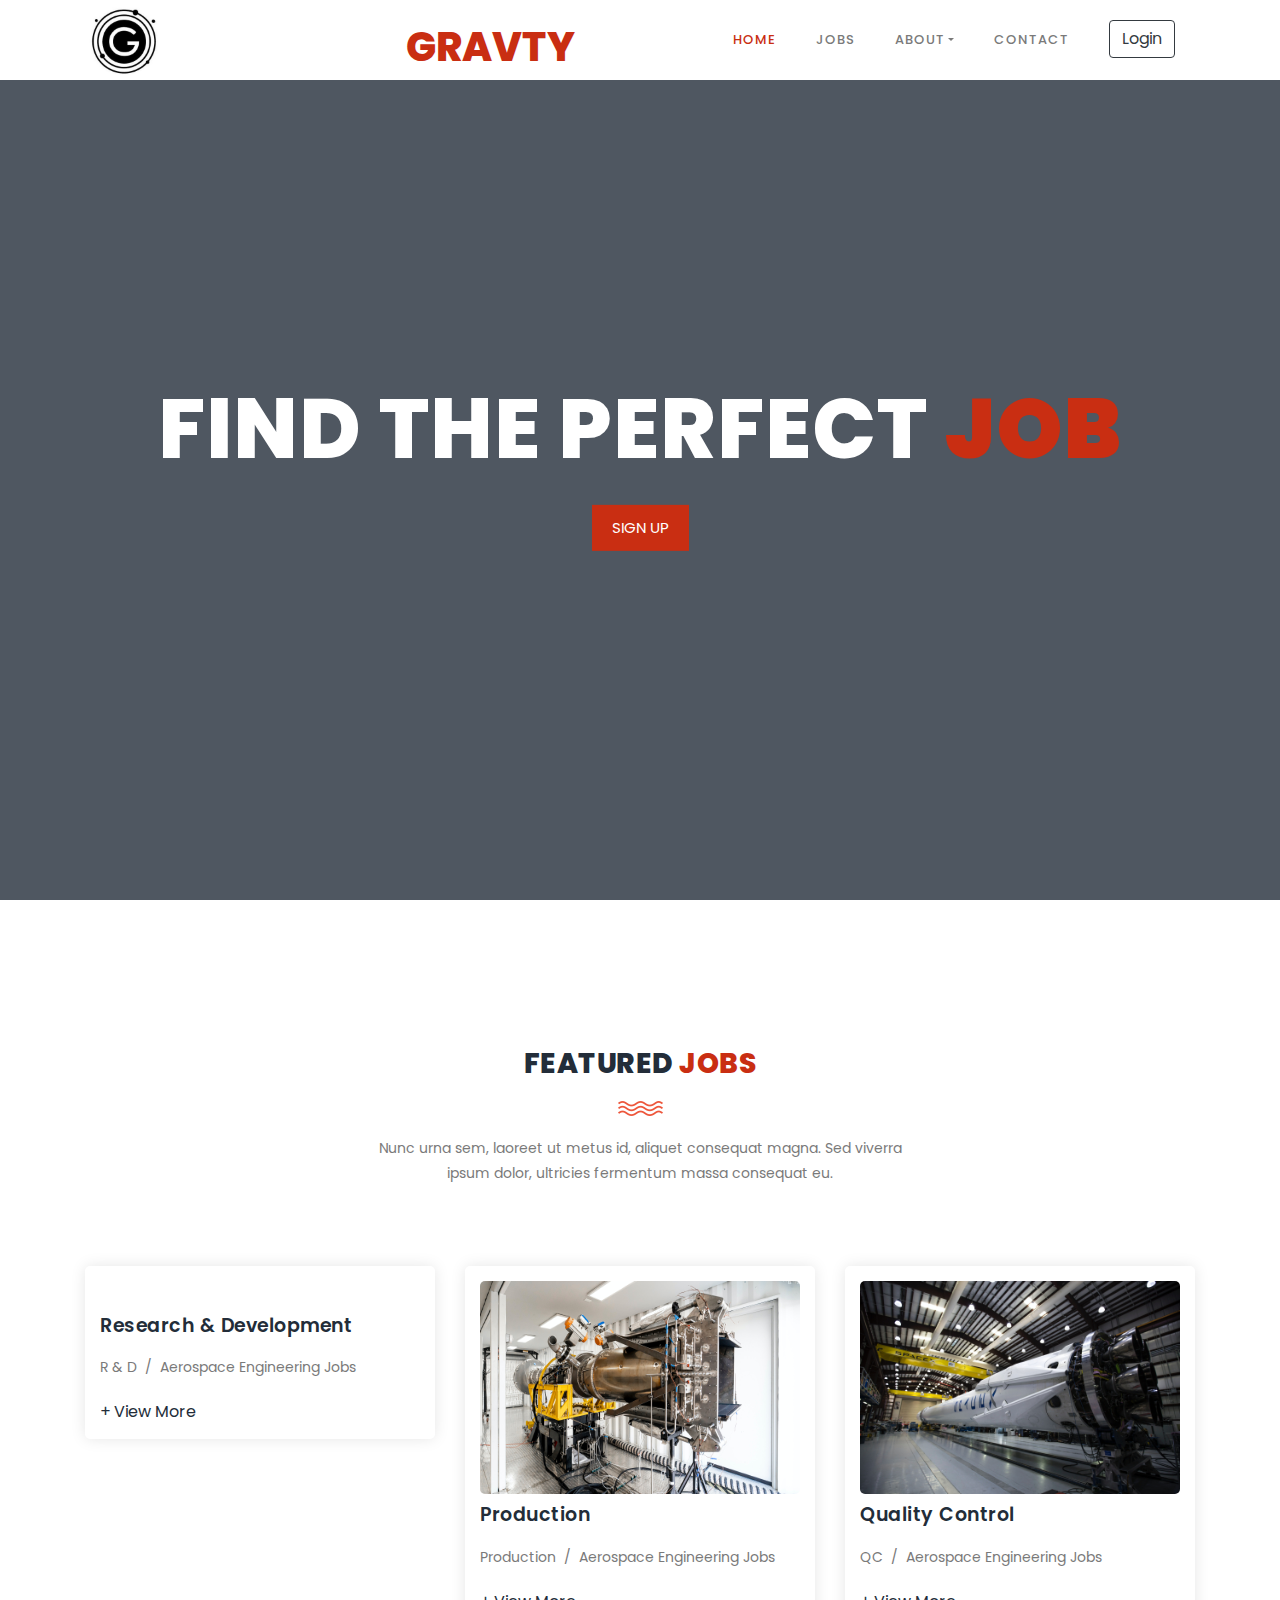
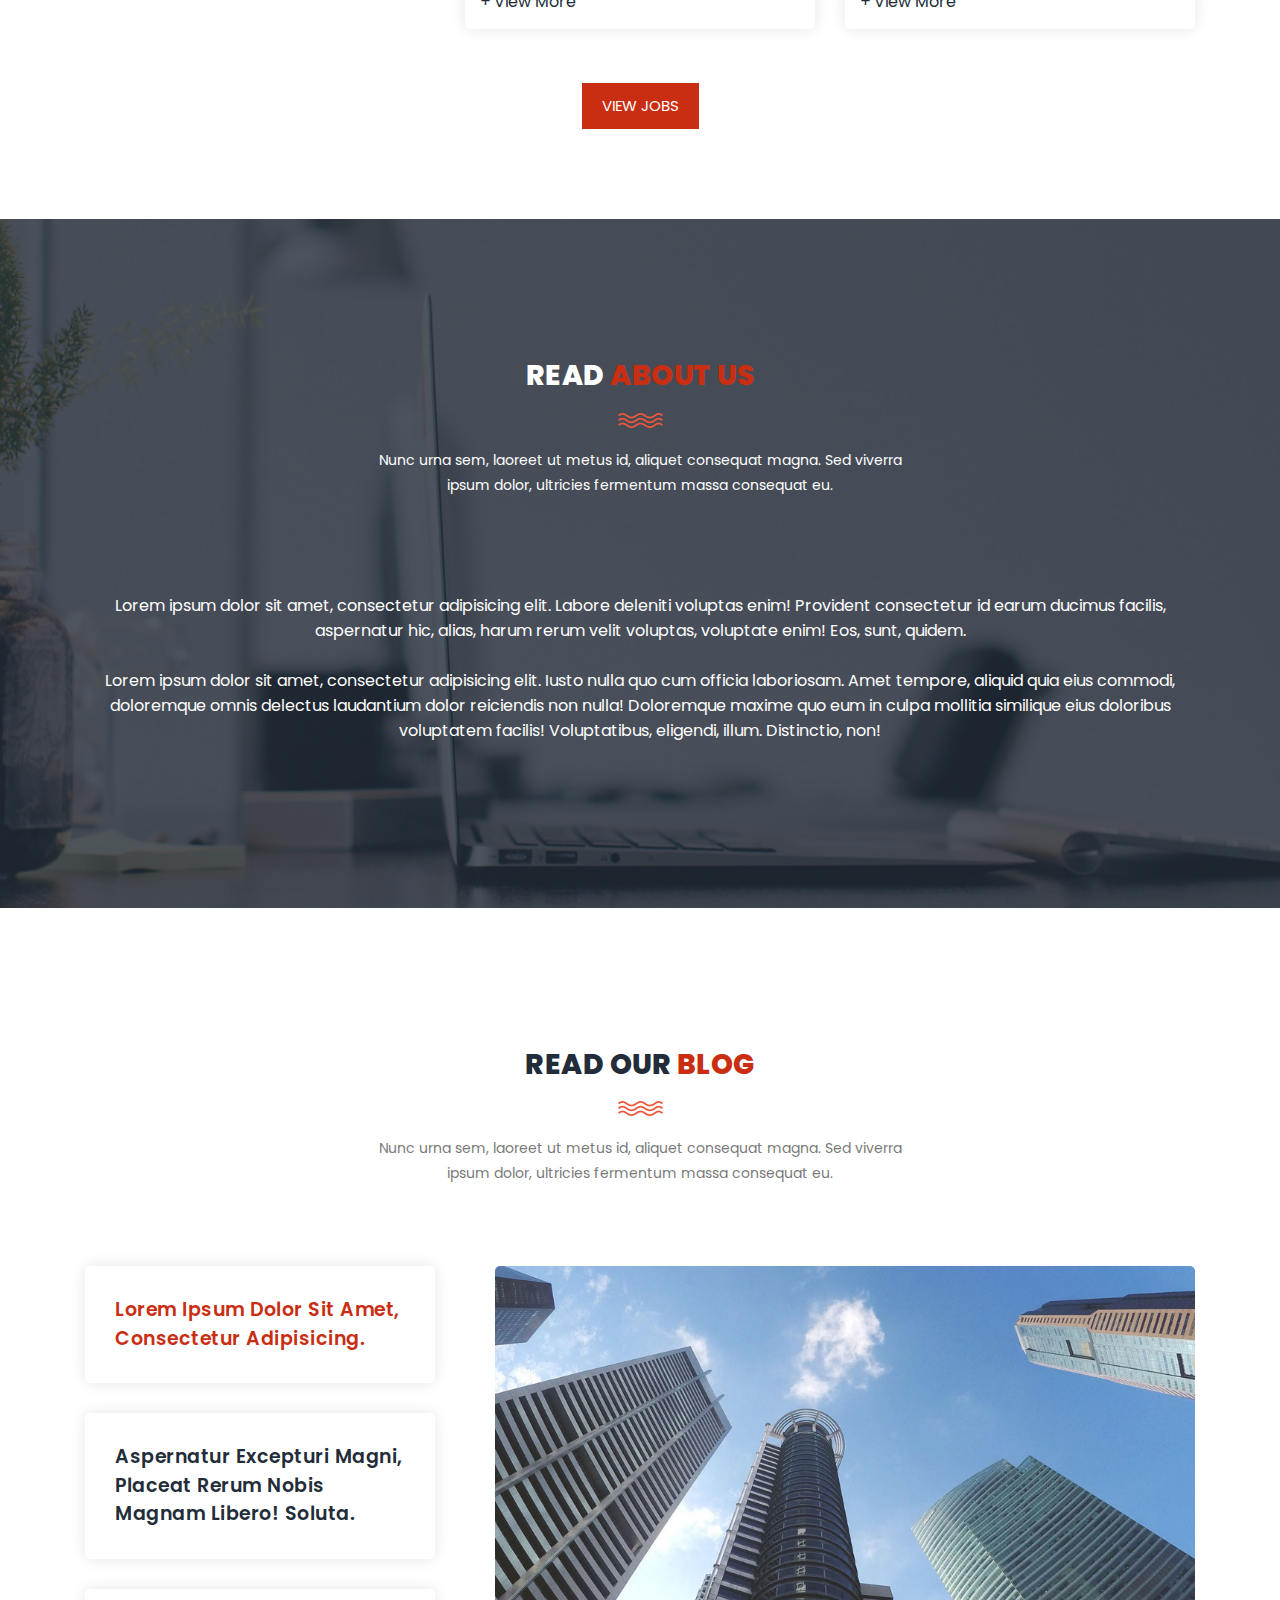
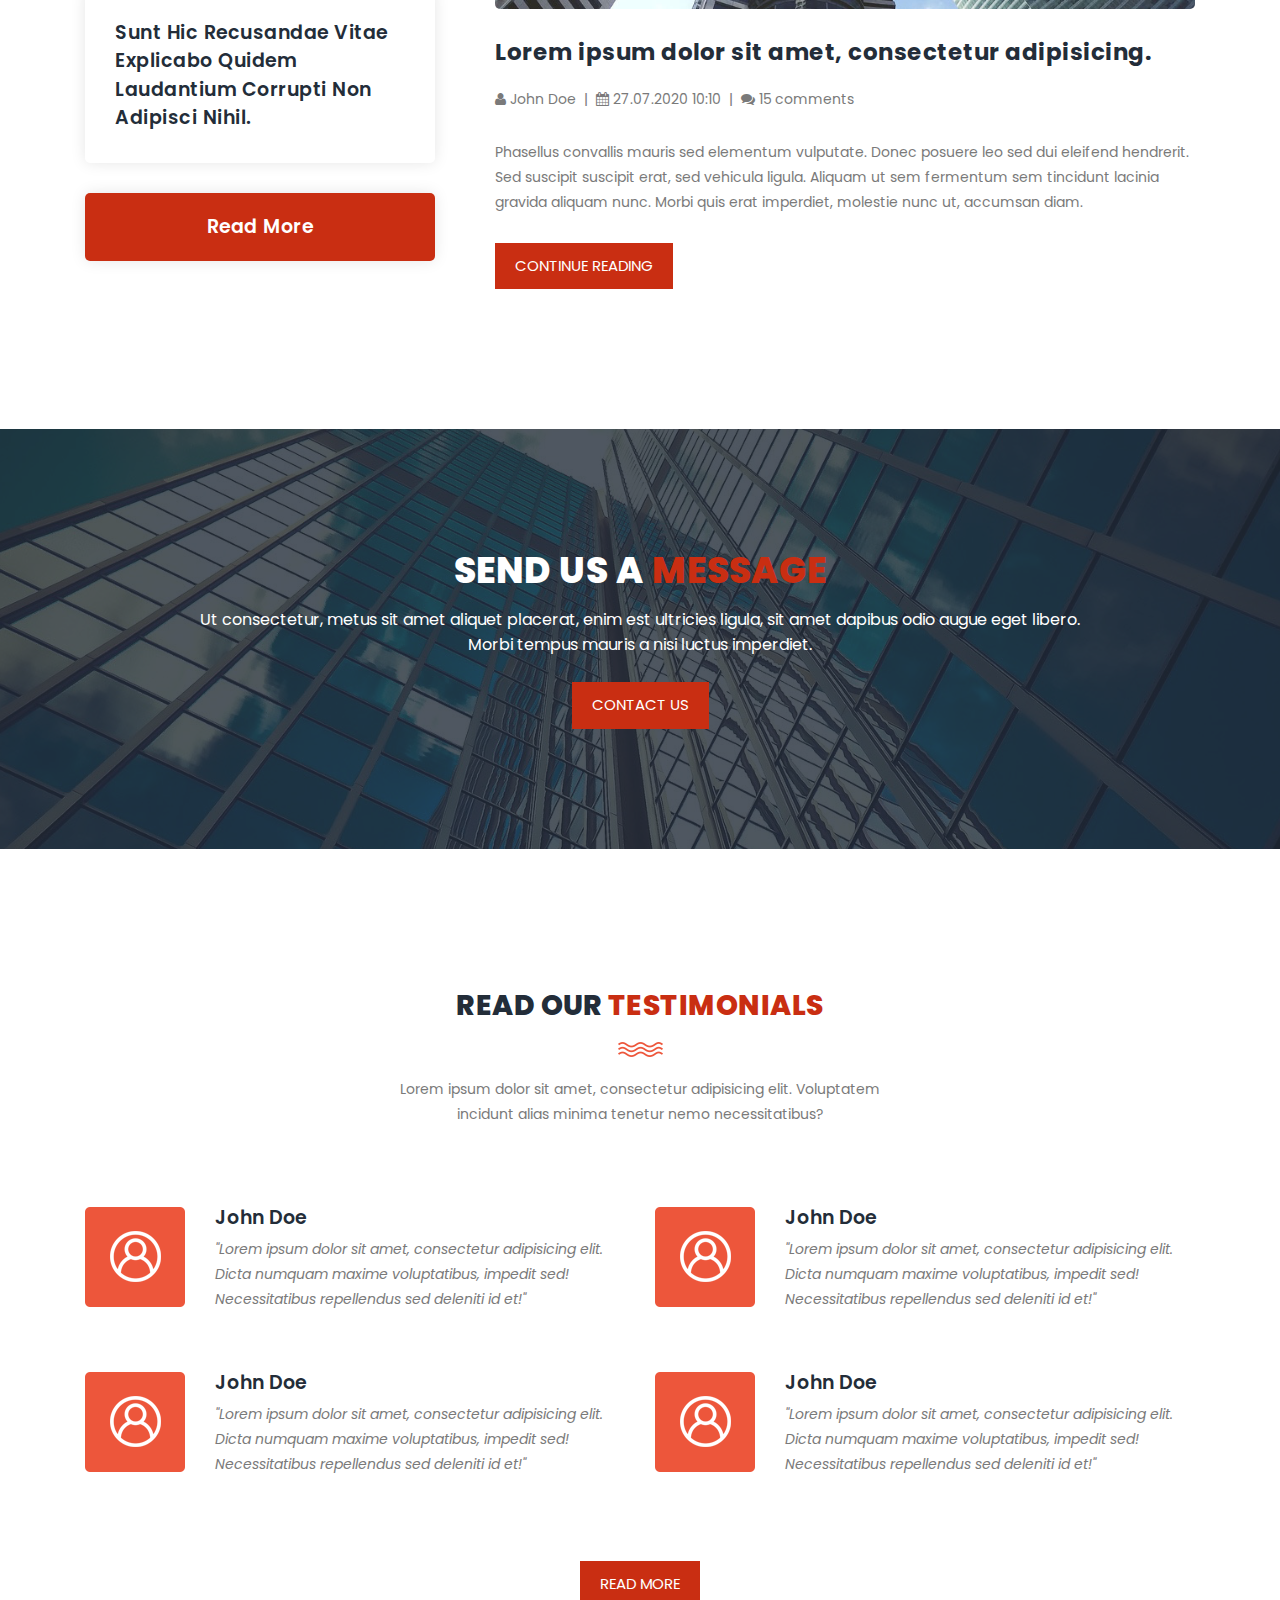
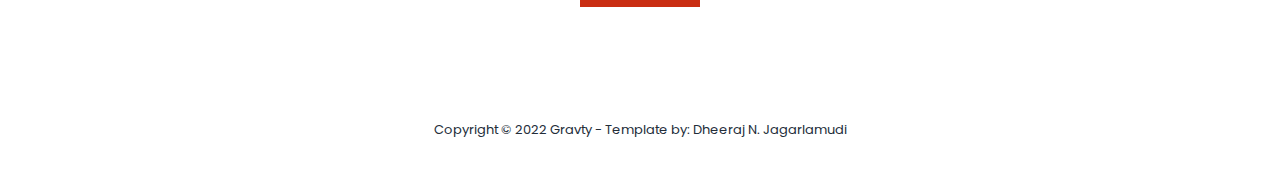
==== commit 971b61ef: "Update index.html" ====
--- a/index.html
+++ b/index.html
@@ -92,7 +92,7 @@
                 <!-- <h6>Lorem ipsum dolor sit amet</h6> -->
                 <h2>Find the perfect <em>Job</em></h2>
                 <div class="main-button">
-                    <a href="contact.html">Contact Us</a>
+                    <a href="contact.html">Sign Up</a>
                 </div>
             </div>
         </div>
@@ -376,4 +376,4 @@
     <script src="assets/js/custom.js"></script>
 
   </body>
-</html>+</html>
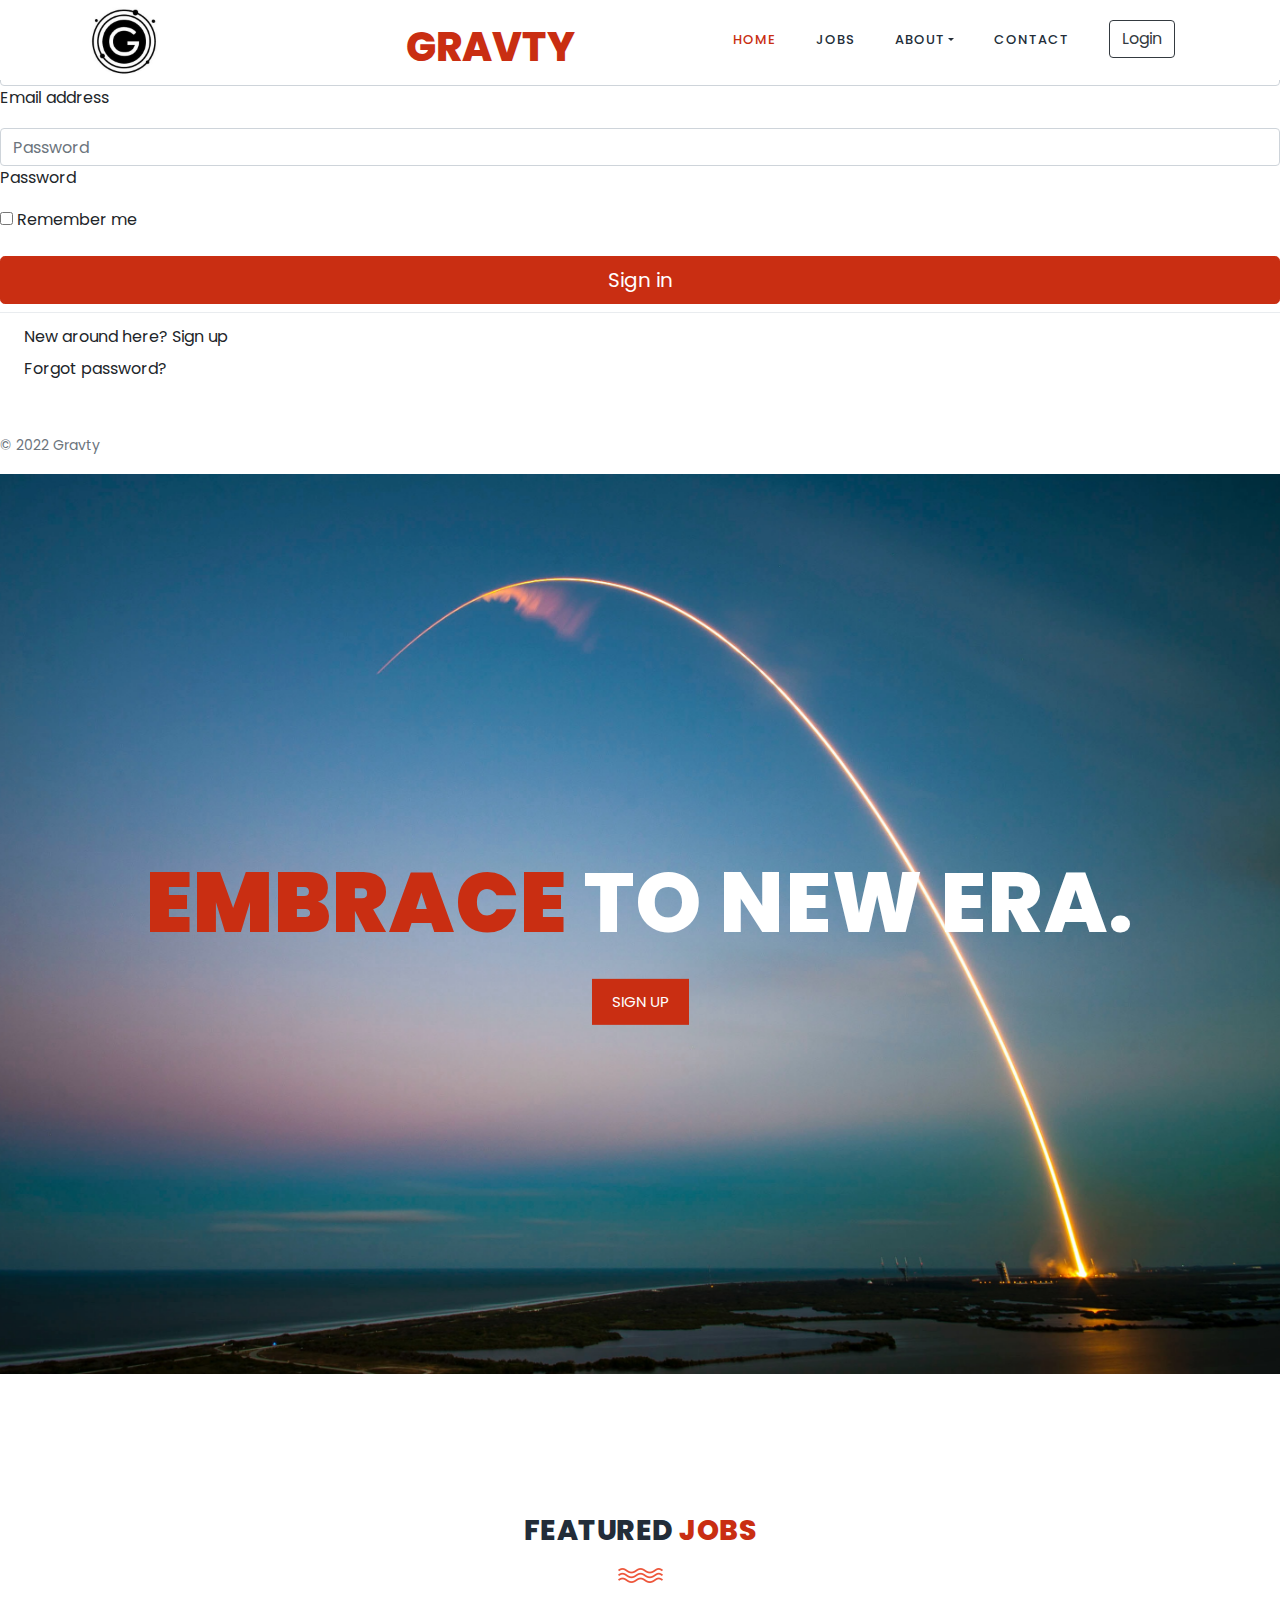
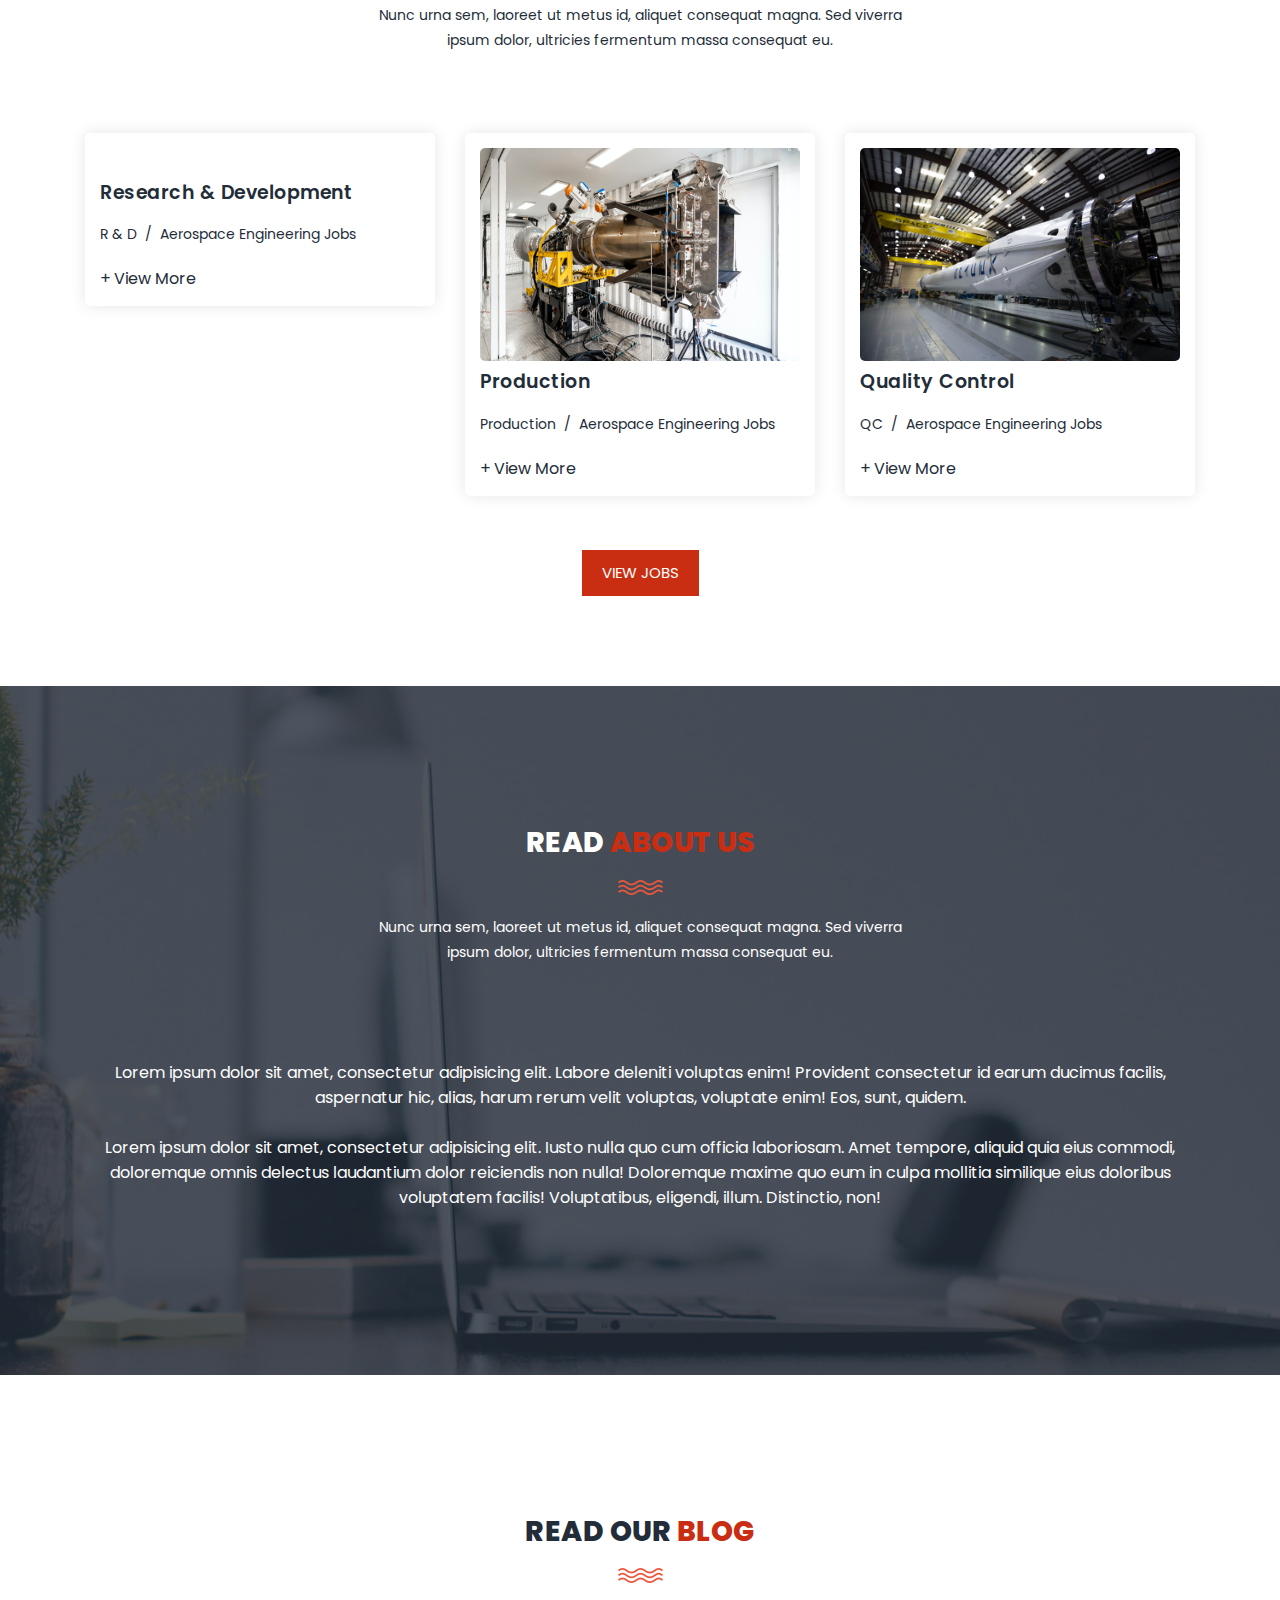
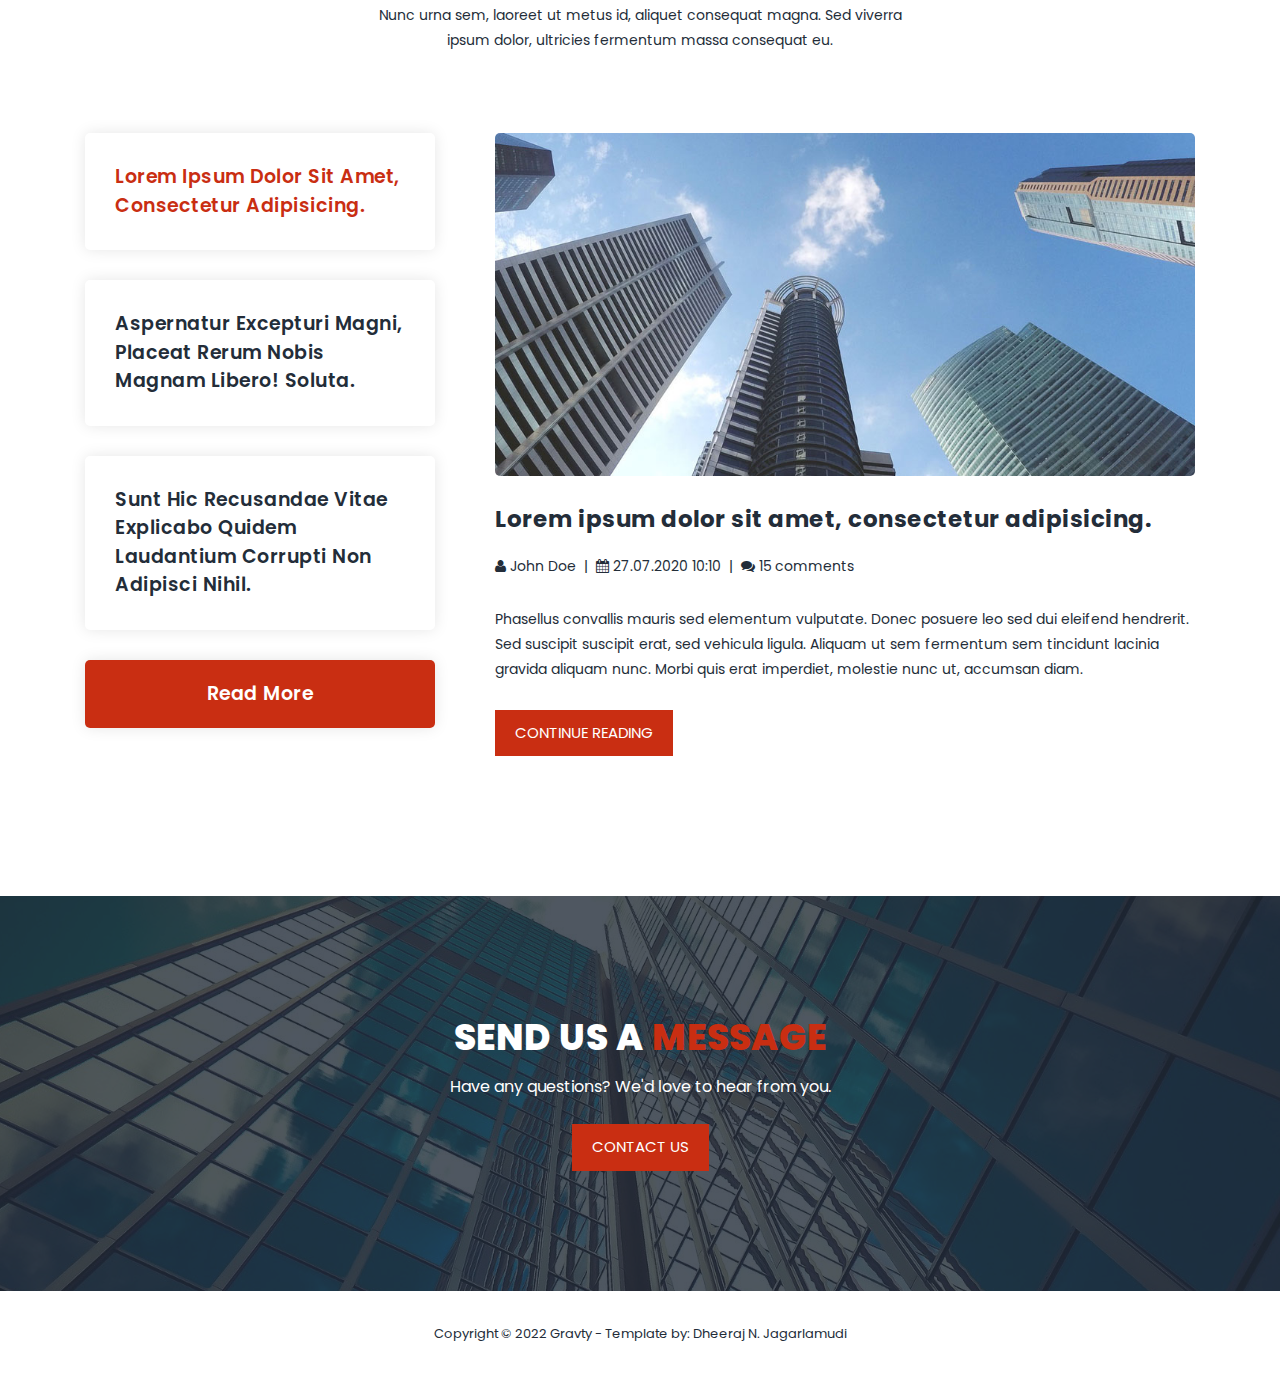
==== commit a255437d: "V0.2" ====
--- a/index.html
+++ b/index.html
@@ -8,7 +8,7 @@
     <meta name="description" content="">
     <meta name="author" content="">
     <link href="https://fonts.googleapis.com/css?family=Poppins:100,100i,200,200i,300,300i,400,400i,500,500i,600,600i,700,700i,800,800i,900,900i&display=swap" rel="stylesheet">
-
+    <link href="https://cdn.jsdelivr.net/npm/bootstrap@5.1.3/dist/css/bootstrap.min.css" rel="stylesheet" integrity="sha384-1BmE4kWBq78iYhFldvKuhfTAU6auU8tT94WrHftjDbrCEXSU1oBoqyl2QvZ6jIW3" crossorigin="anonymous">
     <title>Gravty</title>
 
     <link rel="stylesheet" type="text/css" href="assets/css/bootstrap.min.css">
@@ -16,6 +16,10 @@
     <link rel="stylesheet" type="text/css" href="assets/css/font-awesome.css">
 
     <link rel="stylesheet" href="assets/css/style.css">
+    <link rel="icon" type="image/x-icon" href="assets/images/apple-touch-icon.png">
+
+    <script defer src="https://use.fontawesome.com/releases/v5.0.13/js/solid.js" integrity="sha384-tzzSw1/Vo+0N5UhStP3bvwWPq+uvzCMfrN1fEFe+xBmv1C/AtVX5K0uZtmcHitFZ" crossorigin="anonymous"></script>
+    <script defer src="https://use.fontawesome.com/releases/v5.0.13/js/fontawesome.js" integrity="sha384-6OIrr52G08NpOFSZdxxz1xdNSndlD4vdcf/q2myIUVO0VsqaGHJsB0RaBE01VTOY" crossorigin="anonymous"></script>
 
     </head>
     
@@ -43,7 +47,7 @@
                     <nav class="main-nav">
                         <!-- ***** Logo Start ***** -->
                         <a class="navbar-brand" href="#"><img id="logo-gravty" src="assets/images/g-logo.png" alt="logo"  height="70"></a>
-                        <a href="index.html" class="navbar-brand logo">Gravty</a>
+                        <a href="index.html" id="gravty-brand" class="navbar-brand logo">Gravty</a>
                         <!-- ***** Logo End ***** -->
                         <!-- ***** Menu Start ***** -->
                         <ul class="nav">
@@ -56,12 +60,12 @@
                                     <a class="dropdown-item" href="about.html">About Us</a>
                                     <a class="dropdown-item" href="team.html">Team</a>
                                     <a class="dropdown-item" href="blog.html">Blog</a>
-                                    <a class="dropdown-item" href="testimonials.html">Testimonials</a>
-                                    <a class="dropdown-item" href="terms.html">Terms</a>
+                                    <!-- <a class="dropdown-item" href="testimonials.html">Testimonials</a> -->
+                                    <!-- <a class="dropdown-item" href="terms.html">Terms</a> -->
                                 </div>
                             </li>
                             <li><a href="contact.html">Contact</a></li> 
-                            <li><button type="button" class="nav-item btn btn-outline-dark me-2" data-bs-toggle="offcanvas" data-bs-target="#offcanvasExample" aria-controls="offcanvasExample" >Login</button></li>
+                            <li><button id="login" type="button" class="nav-item btn btn-outline-dark me-2" data-bs-toggle="offcanvas" data-bs-target="#offcanvasExample" aria-controls="offcanvasExample" >Login</button></li>
                         </ul>        
                         <a class='menu-trigger'>
                             <span>Menu</span>
@@ -73,24 +77,57 @@
         </div>
     </header>
     <!-- ***** Header Area End ***** -->
-
-
-
-
-
+    
+    <!-- offcanvas -->
+    <div class="offcanvas offcanvas-end" tabindex="-1" id="offcanvasExample" aria-labelledby="offcanvasExampleLabel">
+        <div class="offcanvas-header">
+          <h5 class="offcanvas-title" id="offcanvasExampleLabel">Please sign in</h5>
+          <button type="button" class="btn-close text-reset" data-bs-dismiss="offcanvas" aria-label="Close"></button>
+        </div>
+        <div class="offcanvas-body">
+            <form>
+              <!-- <img class="mb-4" src="/docs/5.1/assets/brand/bootstrap-logo.svg" alt="" width="72" height="57"> -->
+              <!-- <h1 class="h3 mb-3 fw-normal">Please sign in</h1> -->
+          
+              <div class="form-floating" id="sign-email">
+                <input type="email" class="form-control" id="floatingInput" placeholder="name@example.com">
+                <label for="floatingInput">Email address</label>
+              </div>
+              <div class="form-floating" id="sign-password">
+                <input type="password" class="form-control" id="floatingPassword" placeholder="Password">
+                <label for="floatingPassword">Password</label>
+              </div>
+          
+              <div class="checkbox mb-3" id="sign-checkbox">
+                <label>
+                  <input type="checkbox" value="remember-me"> Remember me
+                </label>
+              </div>
+              <button class="w-100 btn btn-lg btn-primary" type="submit">Sign in</button>
+              <div class="dropdown-divider"></div>
+              <a class="dropdown-item" href="#">New around here? Sign up</a>
+              <a class="dropdown-item" href="#">Forgot password?</a>
+  
+              <p class="mt-5 mb-3 text-muted">© 2022 Gravty</p>
+            </form>
+          </div>
+        </div>
+    </div>
 
 
     
     <!-- ***** Main Banner Area Start ***** -->
     <div class="main-banner" id="top">
-        <video autoplay muted loop id="bg-video">
+        <!-- <video autoplay muted loop id="bg-video">
             <source src="assets/images/video.mp4" type="video/mp4" />
-        </video>
+        </video> -->
+
+        <img id="bg-video" src="assets/images/bg-space.jpg" alt="">    
 
         <div class="video-overlay header-text">
             <div class="caption">
                 <!-- <h6>Lorem ipsum dolor sit amet</h6> -->
-                <h2>Find the perfect <em>Job</em></h2>
+                <h2><em>Embrace</em> to new era.</h2>
                 <div class="main-button">
                     <a href="contact.html">Sign Up</a>
                 </div>
@@ -99,7 +136,13 @@
     </div>
     <!-- ***** Main Banner Area End ***** -->
 
-   <!-- ***** Cars Starts ***** -->
+    <div class="offcanvas offcanvas-end" tabindex="-1" id="offcanvasExample" aria-labelledby="offcanvasExampleLabel">
+        
+
+    </div>
+
+
+   <!-- ***** Cards Starts ***** -->
     <section class="section" id="trainers">
         <div class="container">
             <div class="row">
@@ -266,9 +309,9 @@
                 <div class="col-lg-10 offset-lg-1">
                     <div class="cta-content">
                         <h2>Send us a <em>message</em></h2>
-                        <p>Ut consectetur, metus sit amet aliquet placerat, enim est ultricies ligula, sit amet dapibus odio augue eget libero. Morbi tempus mauris a nisi luctus imperdiet.</p>
+                        <p>Have any questions? We'd love to hear from you.</p>
                         <div class="main-button">
-                            <a href="contact.html">Contact us</a>
+                            <a href="contact.html">Contact Us</a>
                         </div>
                     </div>
                 </div>
@@ -278,7 +321,7 @@
     <!-- ***** Call to Action End ***** -->
 
     <!-- ***** Testimonials Item Start ***** -->
-    <section class="section" id="features">
+    <!-- <section class="section" id="features">
         <div class="container">
             <div class="row">
                 <div class="col-lg-6 offset-lg-3">
@@ -341,7 +384,7 @@
             </div>
         </div>
     </section>
-    <!-- ***** Testimonials Item End ***** -->
+    ***** Testimonials Item End ***** -->
     
     <!-- ***** Footer Start ***** -->
     <footer>
@@ -375,5 +418,9 @@
     <!-- Global Init -->
     <script src="assets/js/custom.js"></script>
 
+    <script src="https://cdn.jsdelivr.net/npm/bootstrap@5.1.0/dist/js/bootstrap.bundle.min.js"
+    integrity="sha384-U1DAWAznBHeqEIlVSCgzq+c9gqGAJn5c/t99JyeKa9xxaYpSvHU5awsuZVVFIhvj"
+    crossorigin="anonymous"></script>
+
   </body>
-</html>
+</html>--- a/assets/css/style.css
+++ b/assets/css/style.css
@@ -71,7 +71,7 @@
 p {
   font-size: 14px;
   line-height: 25px;
-  color: #7a7a7a;
+  color: #232d39;
 }
 
 /* 
@@ -259,7 +259,7 @@
   display: block;
   font-weight: 500;
   font-size: 13px;
-  color: #7a7a7a;
+  color: #232d39;
   text-transform: uppercase;
   -webkit-transition: all 0.3s ease 0s;
   -moz-transition: all 0.3s ease 0s;
@@ -565,16 +565,16 @@
     z-index: -1;
 }
 
-#bg-video::-webkit-media-controls {
+/* #bg-video::-webkit-media-controls {
     display: none !important;
-}
+} */
 
 .video-overlay {
     position: absolute;
-    background-color: rgba(35,45,57,0.8);
+    /* background-color: rgba(35,45,57,0.8); */
     top: 0;
     left: 0;
-    bottom: 7px;
+    bottom: 0px;
     width: 100%;
 }
 
@@ -610,6 +610,7 @@
   font-style: normal;
   color: #c92e12;
   font-weight: 900;
+  margin-left: 0px;
 }
 
 
@@ -784,7 +785,7 @@
 }
 .tabs-content p {
   font-size: 14px;
-  color: #7a7a7a;
+  color: #232d39;
   margin-bottom: 28px;
 }
 
@@ -1006,7 +1007,7 @@
 .contact-form select,
 .contact-form input,
 .contact-form textarea {
-  color: #7a7a7a;
+  color: #232d39;
   font-size: 13px;
   border: 1px solid #ddd;
   background-color: #fff;
@@ -1027,15 +1028,15 @@
 }
 
 .contact-form ::-webkit-input-placeholder { /* Edge */
-  color: #7a7a7a;
+  color: #232d39;
 }
 
 .contact-form :-ms-input-placeholder { /* Internet Explorer 10-11 */
-  color: #7a7a7a;
+  color: #232d39;
 }
 
 .contact-form ::placeholder {
-  color: #7a7a7a;
+  color: #232d39;
 }
 
 .contact-form button {
@@ -1232,13 +1233,18 @@
     display: none;
   }
 
-  #logo{
-    
+  #gravty-brand{
+    left: 0px;
+    color: #c92e12;
+  }
+
+  #login{
+    border: none;
   }
 }
 
 .dropdown-menu {
-  background: rgba(0,0,0,0.2);
+  background: white;
   padding: 0;
   border-radius: 0;
 }
@@ -1314,4 +1320,16 @@
 
 .down-content{
   margin-top: 10px;
+}
+
+#sign-password{
+  margin-top: 10px;
+}
+
+/* #sign-email{
+  margin-top: 30px;
+} */
+
+#sign-checkbox{
+  margin-top: 10px;
 }